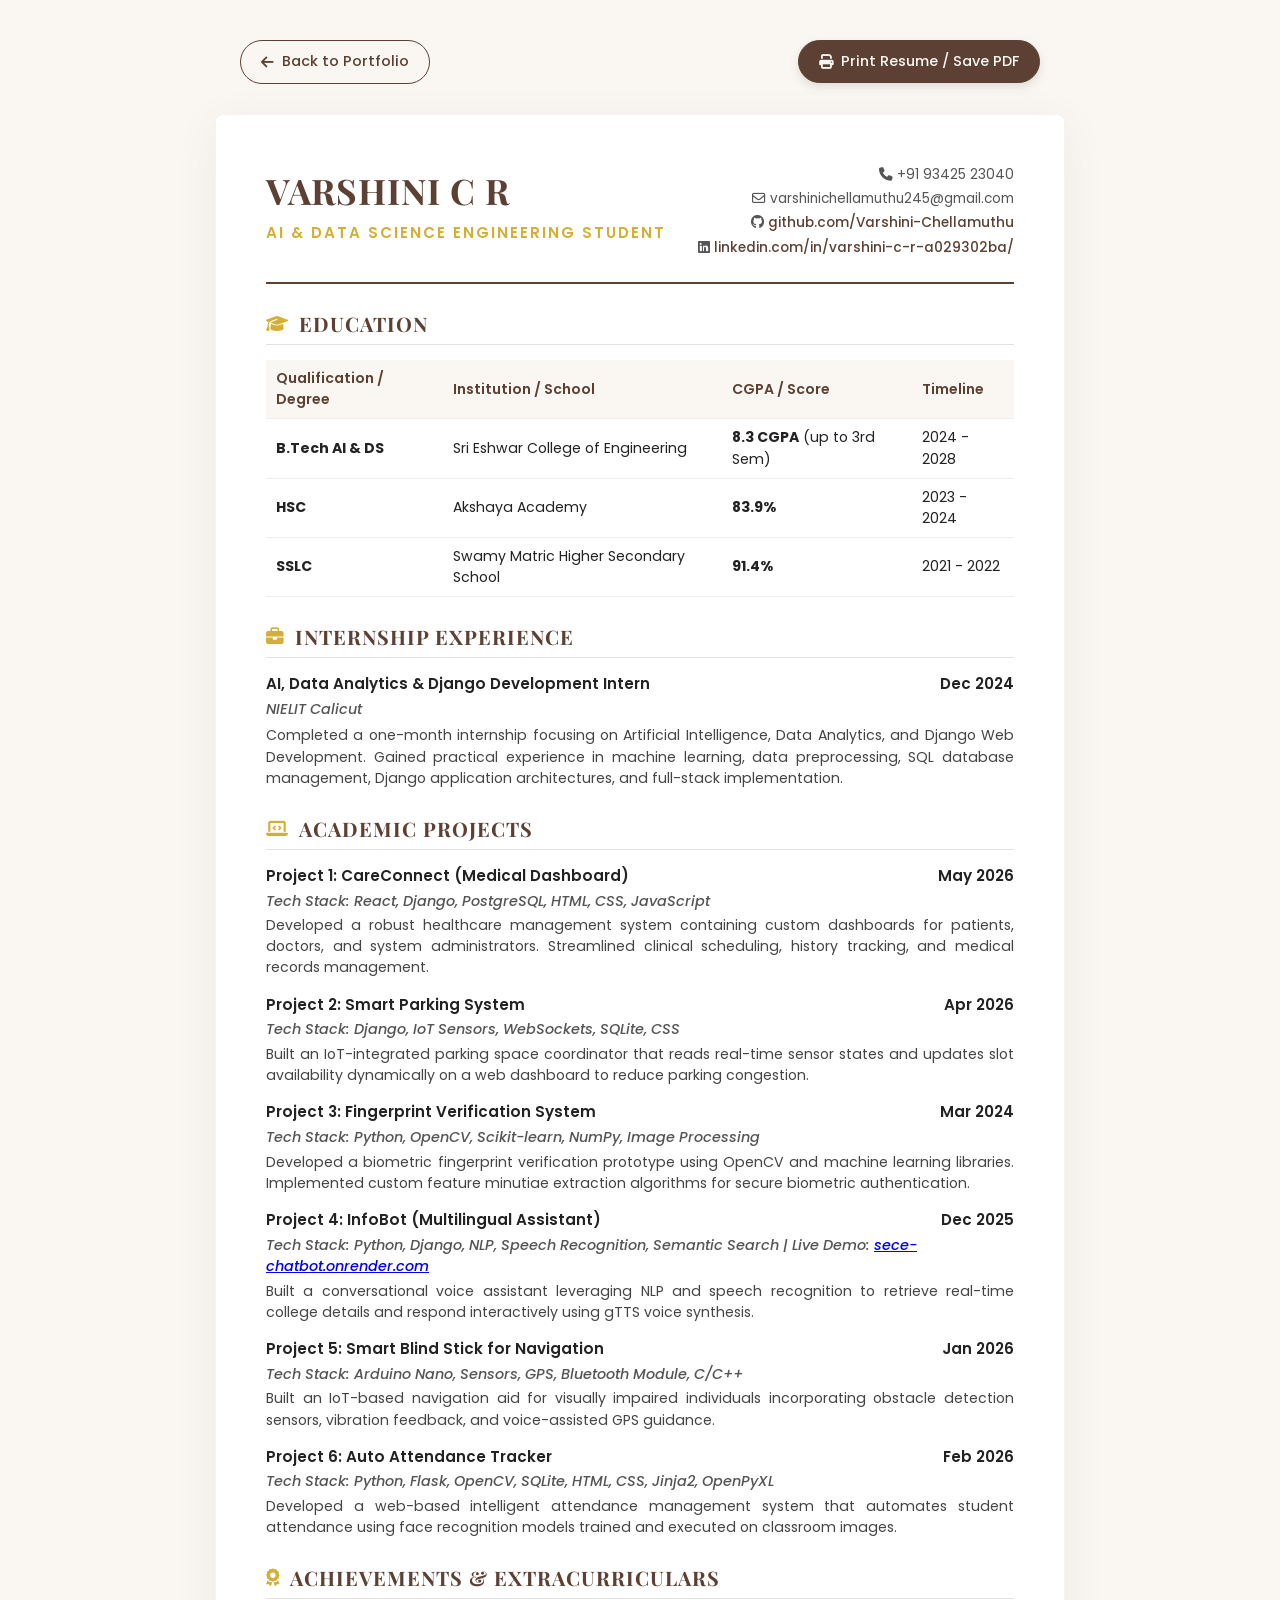
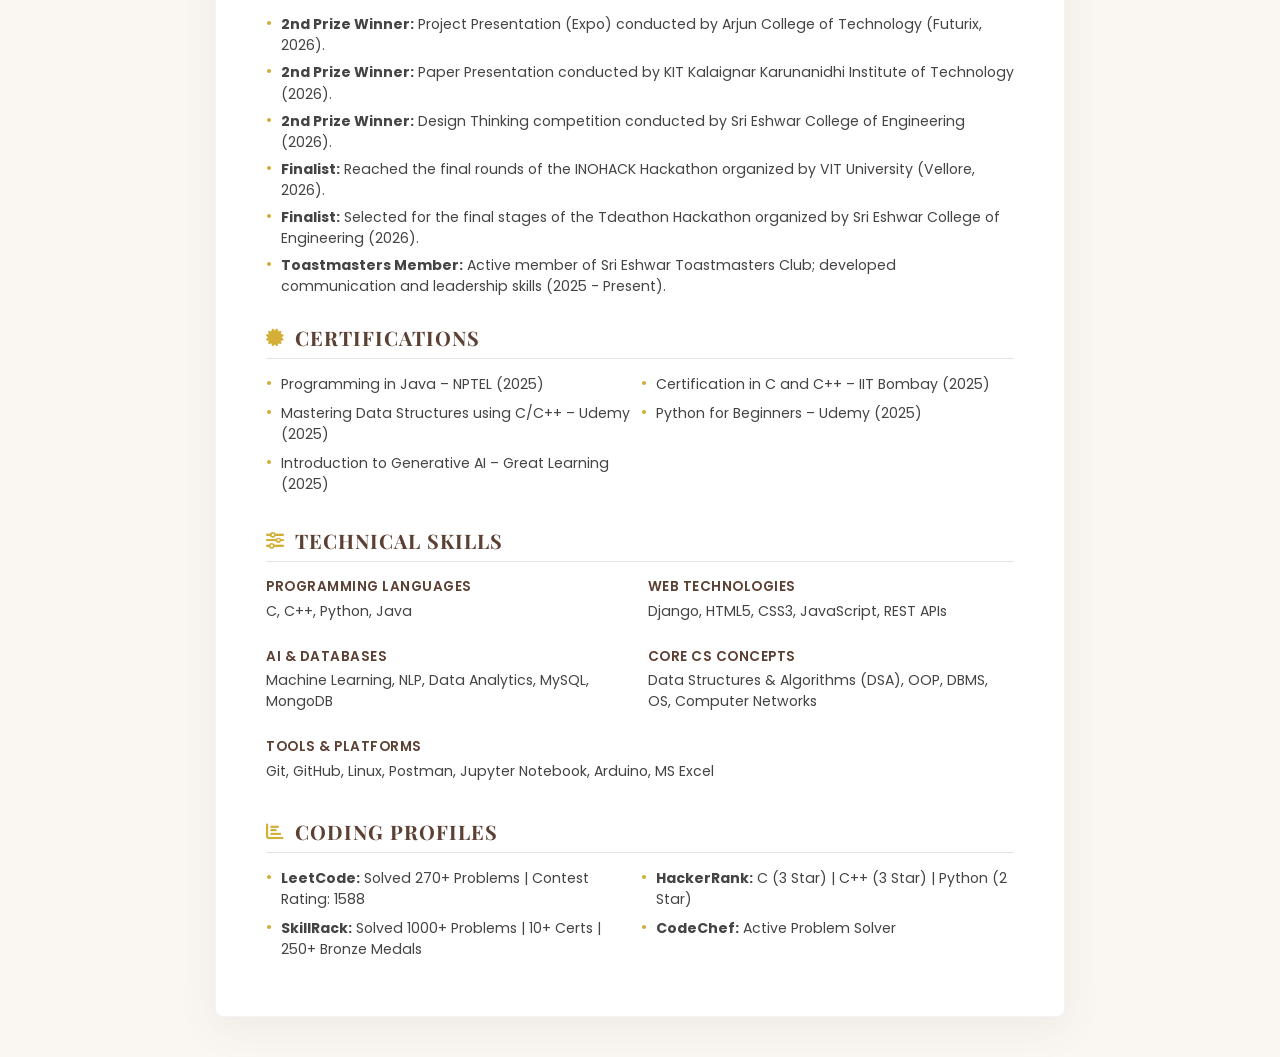
==== resume.html @ ce601c47 "Initial portfolio deployment" ====
<!DOCTYPE html>
<html lang="en">
<head>
    <meta charset="UTF-8">
    <meta name="viewport" content="width=device-width, initial-scale=1.0">
    <title>Varshini C R - Resume</title>
    <link rel="stylesheet" href="https://cdnjs.cloudflare.com/ajax/libs/font-awesome/6.4.0/css/all.min.css">
    <style>
        @import url('https://fonts.googleapis.com/css2?family=Playfair+Display:ital,wght@0,500;0,700;1,400&family=Poppins:wght@300;400;500;600;700&display=swap');

        :root {
            --color-cream: #FAF7F2;
            --color-beige: #E9DFD0;
            --color-chocolate: #5C4033;
            --color-gold: #D4AF37;
            --color-charcoal: #222222;
            --font-heading: 'Playfair Display', serif;
            --font-sans: 'Poppins', sans-serif;
        }

        * {
            box-sizing: border-box;
            margin: 0;
            padding: 0;
        }

        body {
            font-family: var(--font-sans);
            background-color: var(--color-cream);
            color: var(--color-charcoal);
            line-height: 1.5;
            padding: 40px 20px;
        }

        .controls {
            max-width: 800px;
            margin: 0 auto 30px auto;
            display: flex;
            justify-content: space-between;
            align-items: center;
        }

        .btn {
            display: inline-flex;
            align-items: center;
            gap: 8px;
            padding: 10px 20px;
            font-family: var(--font-sans);
            font-size: 0.9rem;
            font-weight: 500;
            border-radius: 50px;
            cursor: pointer;
            transition: all 0.3s ease;
            text-decoration: none;
        }

        .btn-back {
            background-color: transparent;
            color: var(--color-chocolate);
            border: 1px solid var(--color-chocolate);
        }

        .btn-back:hover {
            background-color: var(--color-chocolate);
            color: var(--color-cream);
        }

        .btn-print {
            background-color: var(--color-chocolate);
            color: var(--color-cream);
            border: 1px solid var(--color-chocolate);
            box-shadow: 0 4px 10px rgba(92, 64, 51, 0.15);
        }

        .btn-print:hover {
            background-color: var(--color-cream);
            color: var(--color-chocolate);
            transform: translateY(-2px);
        }

        /* Resume Document Paper Container */
        .resume-paper {
            background-color: white;
            max-width: 850px;
            margin: 0 auto;
            padding: 50px;
            box-shadow: 0 10px 40px rgba(92, 64, 51, 0.08);
            border-radius: 8px;
            border: 1px solid rgba(92, 64, 51, 0.06);
            position: relative;
        }

        .resume-header {
            display: flex;
            justify-content: space-between;
            align-items: flex-start;
            border-bottom: 2px solid var(--color-chocolate);
            padding-bottom: 20px;
            margin-bottom: 25px;
        }

        .header-left h1 {
            font-family: var(--font-heading);
            font-size: 2.2rem;
            color: var(--color-chocolate);
            letter-spacing: 1px;
            margin-bottom: 5px;
        }

        .header-left p {
            font-size: 0.95rem;
            color: var(--color-gold);
            font-weight: 600;
            text-transform: uppercase;
            letter-spacing: 2px;
        }

        .header-right {
            text-align: right;
            font-size: 0.85rem;
            color: #555;
        }

        .header-right p {
            margin-bottom: 4px;
        }

        .header-right a {
            color: var(--color-chocolate);
            text-decoration: none;
            font-weight: 500;
        }

        .header-right a:hover {
            color: var(--color-gold);
        }

        /* Sections */
        .resume-section {
            margin-bottom: 25px;
        }

        .section-title {
            font-family: var(--font-heading);
            font-size: 1.25rem;
            color: var(--color-chocolate);
            text-transform: uppercase;
            letter-spacing: 1px;
            border-bottom: 1px solid rgba(92, 64, 51, 0.15);
            padding-bottom: 5px;
            margin-bottom: 15px;
            display: flex;
            align-items: center;
            gap: 10px;
        }

        .section-title i {
            font-size: 1.1rem;
            color: var(--color-gold);
        }

        /* Common details */
        .item-row {
            margin-bottom: 15px;
        }

        .item-row:last-child {
            margin-bottom: 0;
        }

        .item-header {
            display: flex;
            justify-content: space-between;
            font-weight: 600;
            font-size: 0.95rem;
            color: var(--color-charcoal);
            margin-bottom: 3px;
        }

        .item-org {
            font-style: italic;
            font-weight: 500;
            color: #555;
            font-size: 0.9rem;
        }

        .item-meta {
            display: flex;
            justify-content: space-between;
            font-size: 0.85rem;
            color: #777;
            margin-bottom: 5px;
        }

        .item-desc {
            font-size: 0.88rem;
            color: #444;
            text-align: justify;
        }

        /* Lists */
        .resume-list {
            list-style: none;
        }

        .resume-list li {
            position: relative;
            padding-left: 15px;
            font-size: 0.88rem;
            color: #444;
            margin-bottom: 6px;
        }

        .resume-list li::before {
            content: "•";
            color: var(--color-gold);
            font-weight: bold;
            position: absolute;
            left: 0;
            top: -1px;
        }

        /* Tables */
        .resume-table {
            width: 100%;
            border-collapse: collapse;
            font-size: 0.88rem;
            margin-top: 5px;
        }

        .resume-table th, .resume-table td {
            padding: 8px 10px;
            text-align: left;
            border-bottom: 1px solid #eee;
        }

        .resume-table th {
            font-weight: 600;
            background-color: var(--color-cream);
            color: var(--color-chocolate);
        }

        /* Skills grid */
        .skills-grid {
            display: grid;
            grid-template-columns: 1fr 1fr;
            gap: 15px;
        }

        .skill-group {
            margin-bottom: 10px;
        }

        .skill-label {
            font-size: 0.85rem;
            font-weight: 600;
            color: var(--color-chocolate);
            margin-bottom: 3px;
            text-transform: uppercase;
            letter-spacing: 0.5px;
        }

        .skill-values {
            font-size: 0.88rem;
            color: #444;
        }

        /* Print styles */
        @media print {
            body {
                background-color: white;
                color: black;
                padding: 0;
            }
            .controls {
                display: none;
            }
            .resume-paper {
                box-shadow: none;
                border: none;
                padding: 0;
                max-width: 100%;
            }
        }
    </style>
</head>
<body>

    <div class="controls">
        <a href="index.html" class="btn btn-back"><i class="fa-solid fa-arrow-left"></i> Back to Portfolio</a>
        <button onclick="window.print()" class="btn btn-print"><i class="fa-solid fa-print"></i> Print Resume / Save PDF</button>
    </div>

    <div class="resume-paper">
        <header class="resume-header">
            <div class="header-left">
                <h1>VARSHINI C R</h1>
                <p>AI & Data Science Engineering Student</p>
            </div>
            <div class="header-right">
                <p><i class="fa-solid fa-phone"></i> +91 93425 23040</p>
                <p><i class="fa-regular fa-envelope"></i> varshinichellamuthu245@gmail.com</p>
                <p><i class="fa-brands fa-github"></i> <a href="https://github.com/Varshini-Chellamuthu" target="_blank">github.com/Varshini-Chellamuthu</a></p>
                <p><i class="fa-brands fa-linkedin"></i> <a href="https://www.linkedin.com/in/varshini-c-r-a029302ba/" target="_blank">linkedin.com/in/varshini-c-r-a029302ba/</a></p>
            </div>
        </header>

        <!-- EDUCATION -->
        <section class="resume-section">
            <h2 class="section-title"><i class="fa-solid fa-graduation-cap"></i> Education</h2>
            <table class="resume-table">
                <thead>
                    <tr>
                        <th>Qualification / Degree</th>
                        <th>Institution / School</th>
                        <th>CGPA / Score</th>
                        <th>Timeline</th>
                    </tr>
                </thead>
                <tbody>
                    <tr>
                        <td><strong>B.Tech AI & DS</strong></td>
                        <td>Sri Eshwar College of Engineering</td>
                        <td><strong>8.3 CGPA</strong> (up to 3rd Sem)</td>
                        <td>2024 - 2028</td>
                    </tr>
                    <tr>
                        <td><strong>HSC</strong></td>
                        <td>Akshaya Academy</td>
                        <td><strong>83.9%</strong></td>
                        <td>2023 - 2024</td>
                    </tr>
                    <tr>
                        <td><strong>SSLC</strong></td>
                        <td>Swamy Matric Higher Secondary School</td>
                        <td><strong>91.4%</strong></td>
                        <td>2021 - 2022</td>
                    </tr>
                </tbody>
            </table>
        </section>

        <!-- INTERNSHIP -->
        <section class="resume-section">
            <h2 class="section-title"><i class="fa-solid fa-briefcase"></i> Internship Experience</h2>
            <div class="item-row">
                <div class="item-header">
                    <span>AI, Data Analytics & Django Development Intern</span>
                    <span>Dec 2024</span>
                </div>
                <div class="item-org">NIELIT Calicut</div>
                <div class="item-desc" style="margin-top: 5px;">
                    Completed a one-month internship focusing on Artificial Intelligence, Data Analytics, and Django Web Development. Gained practical experience in machine learning, data preprocessing, SQL database management, Django application architectures, and full-stack implementation.
                </div>
            </div>
        </section>

        <!-- PROJECTS -->
        <section class="resume-section">
            <h2 class="section-title"><i class="fa-solid fa-laptop-code"></i> Academic Projects</h2>
            
            <div class="item-row">
                <div class="item-header">
                    <span>Project 1: CareConnect (Medical Dashboard)</span>
                    <span>May 2026</span>
                </div>
                <div class="item-org">Tech Stack: React, Django, PostgreSQL, HTML, CSS, JavaScript</div>
                <div class="item-desc" style="margin-top: 3px;">
                    Developed a robust healthcare management system containing custom dashboards for patients, doctors, and system administrators. Streamlined clinical scheduling, history tracking, and medical records management.
                </div>
            </div>

            <div class="item-row">
                <div class="item-header">
                    <span>Project 2: Smart Parking System</span>
                    <span>Apr 2026</span>
                </div>
                <div class="item-org">Tech Stack: Django, IoT Sensors, WebSockets, SQLite, CSS</div>
                <div class="item-desc" style="margin-top: 3px;">
                    Built an IoT-integrated parking space coordinator that reads real-time sensor states and updates slot availability dynamically on a web dashboard to reduce parking congestion.
                </div>
            </div>

            <div class="item-row">
                <div class="item-header">
                    <span>Project 3: Fingerprint Verification System</span>
                    <span>Mar 2024</span>
                </div>
                <div class="item-org">Tech Stack: Python, OpenCV, Scikit-learn, NumPy, Image Processing</div>
                <div class="item-desc" style="margin-top: 3px;">
                    Developed a biometric fingerprint verification prototype using OpenCV and machine learning libraries. Implemented custom feature minutiae extraction algorithms for secure biometric authentication.
                </div>
            </div>

            <div class="item-row">
                <div class="item-header">
                    <span>Project 4: InfoBot (Multilingual Assistant)</span>
                    <span>Dec 2025</span>
                </div>
                <div class="item-org">Tech Stack: Python, Django, NLP, Speech Recognition, Semantic Search | Live Demo: <a href="https://sece-chatbot.onrender.com" target="_blank">sece-chatbot.onrender.com</a></div>
                <div class="item-desc" style="margin-top: 3px;">
                    Built a conversational voice assistant leveraging NLP and speech recognition to retrieve real-time college details and respond interactively using gTTS voice synthesis.
                </div>
            </div>

            <div class="item-row">
                <div class="item-header">
                    <span>Project 5: Smart Blind Stick for Navigation</span>
                    <span>Jan 2026</span>
                </div>
                <div class="item-org">Tech Stack: Arduino Nano, Sensors, GPS, Bluetooth Module, C/C++</div>
                <div class="item-desc" style="margin-top: 3px;">
                    Built an IoT-based navigation aid for visually impaired individuals incorporating obstacle detection sensors, vibration feedback, and voice-assisted GPS guidance.
                </div>
            </div>

            <div class="item-row">
                <div class="item-header">
                    <span>Project 6: Auto Attendance Tracker</span>
                    <span>Feb 2026</span>
                </div>
                <div class="item-org">Tech Stack: Python, Flask, OpenCV, SQLite, HTML, CSS, Jinja2, OpenPyXL</div>
                <div class="item-desc" style="margin-top: 3px;">
                    Developed a web-based intelligent attendance management system that automates student attendance using face recognition models trained and executed on classroom images.
                </div>
            </div>
        </section>

        <!-- ACHIEVEMENTS -->
        <section class="resume-section">
            <h2 class="section-title"><i class="fa-solid fa-award"></i> Achievements & Extracurriculars</h2>
            <ul class="resume-list">
                <li><strong>2nd Prize Winner:</strong> Project Presentation (Expo) conducted by Arjun College of Technology (Futurix, 2026).</li>
                <li><strong>2nd Prize Winner:</strong> Paper Presentation conducted by KIT Kalaignar Karunanidhi Institute of Technology (2026).</li>
                <li><strong>2nd Prize Winner:</strong> Design Thinking competition conducted by Sri Eshwar College of Engineering (2026).</li>
                <li><strong>Finalist:</strong> Reached the final rounds of the INOHACK Hackathon organized by VIT University (Vellore, 2026).</li>
                <li><strong>Finalist:</strong> Selected for the final stages of the Tdeathon Hackathon organized by Sri Eshwar College of Engineering (2026).</li>
                <li><strong>Toastmasters Member:</strong> Active member of Sri Eshwar Toastmasters Club; developed communication and leadership skills (2025 - Present).</li>
            </ul>
        </section>

        <!-- CERTIFICATIONS -->
        <section class="resume-section">
            <h2 class="section-title"><i class="fa-solid fa-certificate"></i> Certifications</h2>
            <ul class="resume-list" style="display: grid; grid-template-columns: 1fr 1fr; gap: 2px;">
                <li>Programming in Java – NPTEL (2025)</li>
                <li>Certification in C and C++ – IIT Bombay (2025)</li>
                <li>Mastering Data Structures using C/C++ – Udemy (2025)</li>
                <li>Python for Beginners – Udemy (2025)</li>
                <li>Introduction to Generative AI – Great Learning (2025)</li>
            </ul>
        </section>

        <!-- SKILLS -->
        <section class="resume-section">
            <h2 class="section-title"><i class="fa-solid fa-sliders"></i> Technical Skills</h2>
            <div class="skills-grid">
                <div class="skill-group">
                    <div class="skill-label">Programming Languages</div>
                    <div class="skill-values">C, C++, Python, Java</div>
                </div>
                <div class="skill-group">
                    <div class="skill-label">Web Technologies</div>
                    <div class="skill-values">Django, HTML5, CSS3, JavaScript, REST APIs</div>
                </div>
                <div class="skill-group">
                    <div class="skill-label">AI & Databases</div>
                    <div class="skill-values">Machine Learning, NLP, Data Analytics, MySQL, MongoDB</div>
                </div>
                <div class="skill-group">
                    <div class="skill-label">Core CS Concepts</div>
                    <div class="skill-values">Data Structures & Algorithms (DSA), OOP, DBMS, OS, Computer Networks</div>
                </div>
                <div class="skill-group" style="grid-column: span 2;">
                    <div class="skill-label">Tools & Platforms</div>
                    <div class="skill-values">Git, GitHub, Linux, Postman, Jupyter Notebook, Arduino, MS Excel</div>
                </div>
            </div>
        </section>

        <!-- CODING PROFILES -->
        <section class="resume-section" style="margin-bottom: 0;">
            <h2 class="section-title"><i class="fa-solid fa-chart-bar"></i> Coding Profiles</h2>
            <ul class="resume-list" style="display: grid; grid-template-columns: 1fr 1fr; gap: 2px;">
                <li><strong>LeetCode:</strong> Solved 270+ Problems | Contest Rating: 1588</li>
                <li><strong>HackerRank:</strong> C (3 Star) | C++ (3 Star) | Python (2 Star)</li>
                <li><strong>SkillRack:</strong> Solved 1000+ Problems | 10+ Certs | 250+ Bronze Medals</li>
                <li><strong>CodeChef:</strong> Active Problem Solver</li>
            </ul>
        </section>
    </div>

</body>
</html>
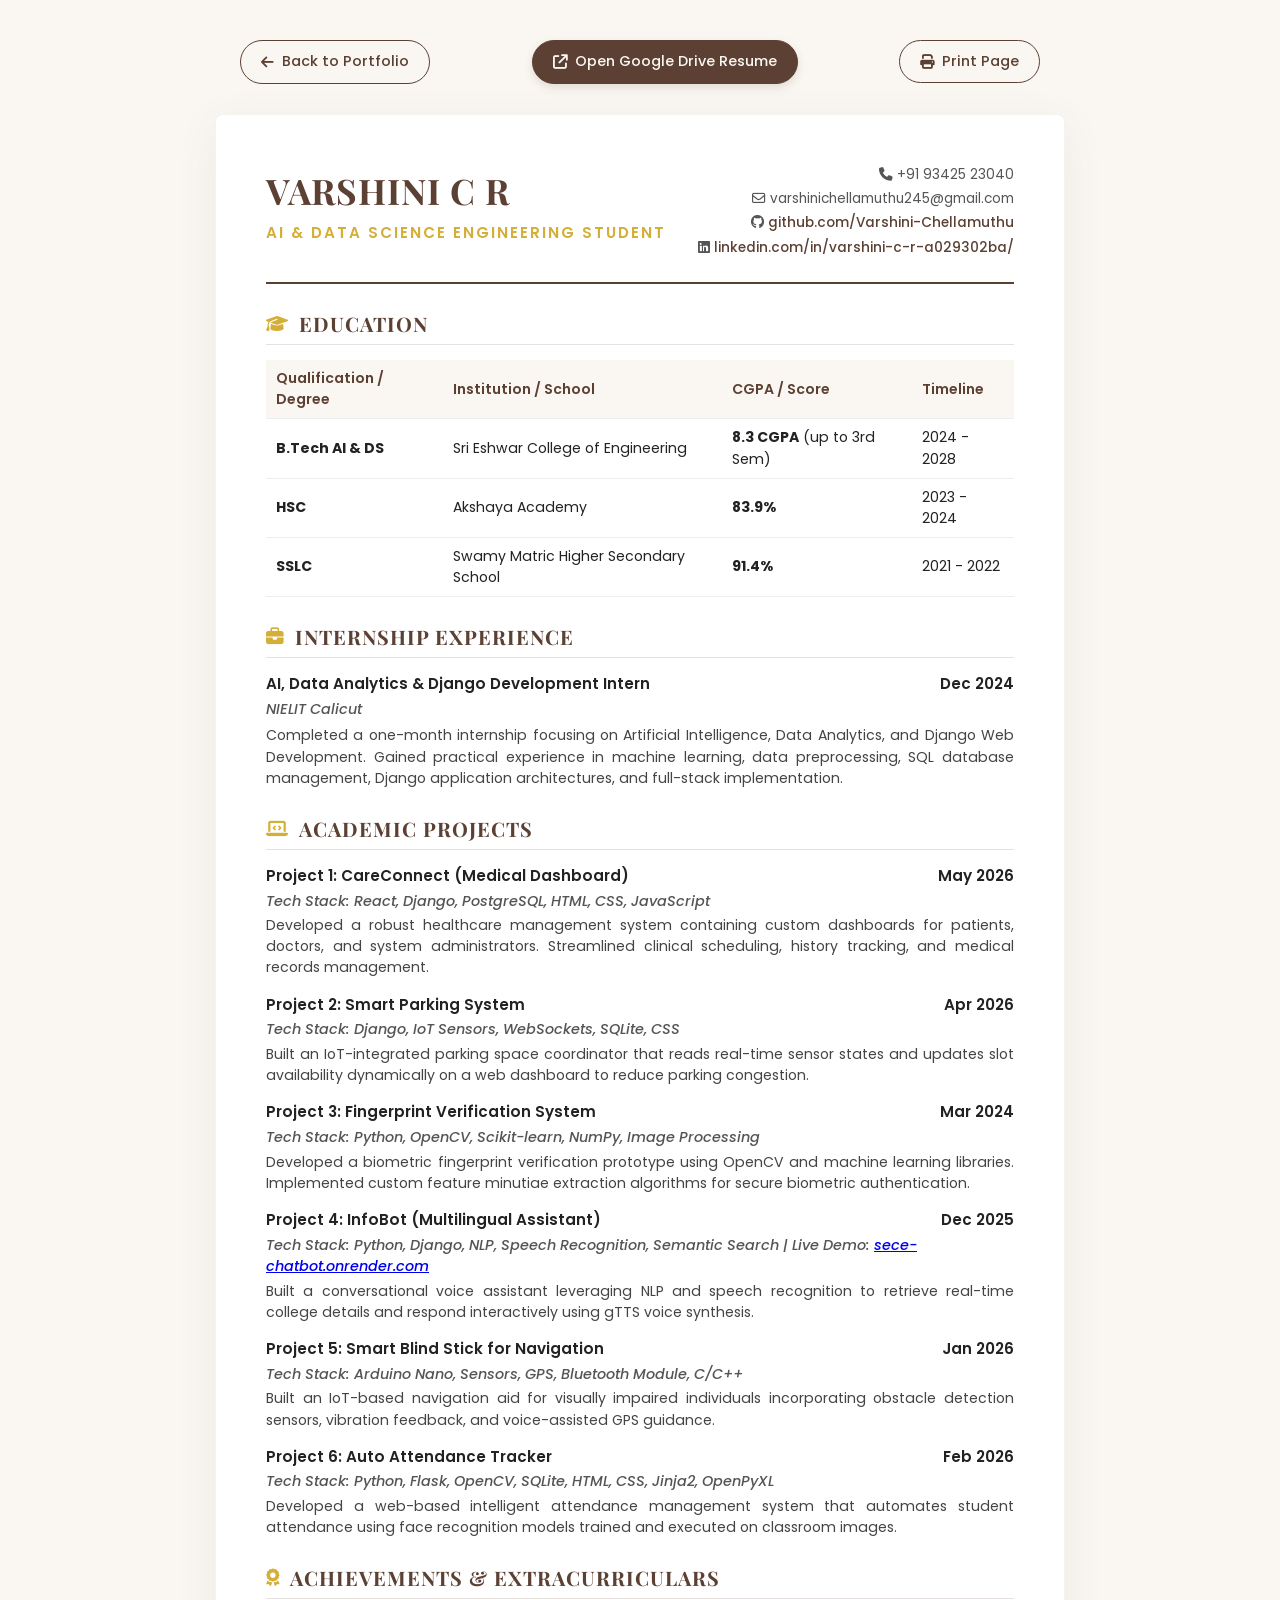
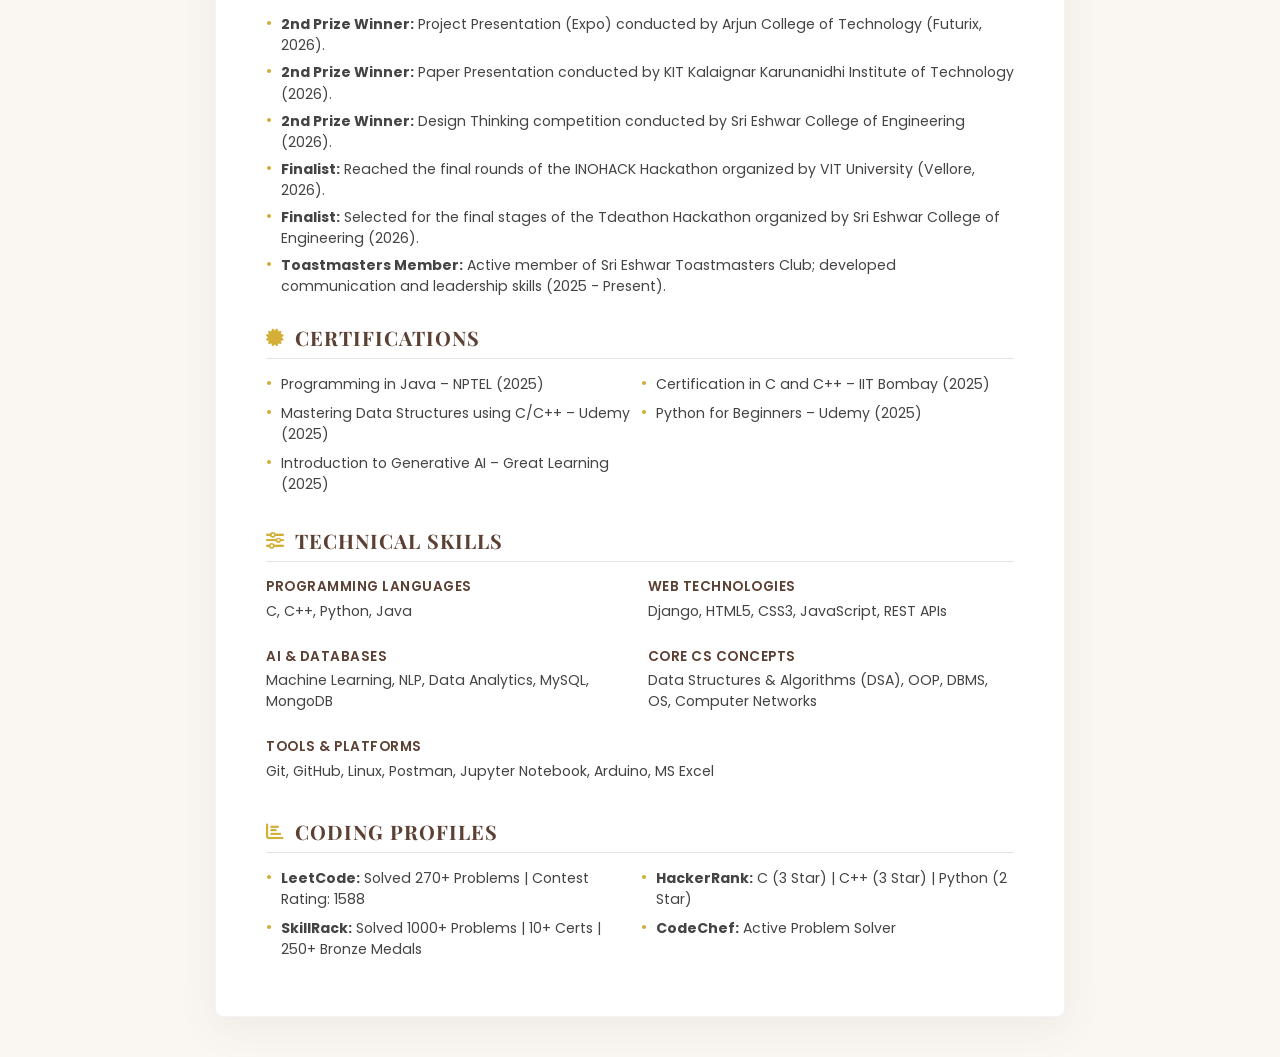
==== commit aad030cf: "Update resume links to Google Drive" ====
--- a/resume.html
+++ b/resume.html
@@ -288,7 +288,8 @@
 
     <div class="controls">
         <a href="index.html" class="btn btn-back"><i class="fa-solid fa-arrow-left"></i> Back to Portfolio</a>
-        <button onclick="window.print()" class="btn btn-print"><i class="fa-solid fa-print"></i> Print Resume / Save PDF</button>
+        <a href="https://drive.google.com/drive/folders/11HQMKqfYStOEIdwf0-T07JhYLSkONGUU?usp=sharing" target="_blank" rel="noopener noreferrer" class="btn btn-print"><i class="fa-solid fa-arrow-up-right-from-square"></i> Open Google Drive Resume</a>
+        <button onclick="window.print()" class="btn btn-back"><i class="fa-solid fa-print"></i> Print Page</button>
     </div>
 
     <div class="resume-paper">
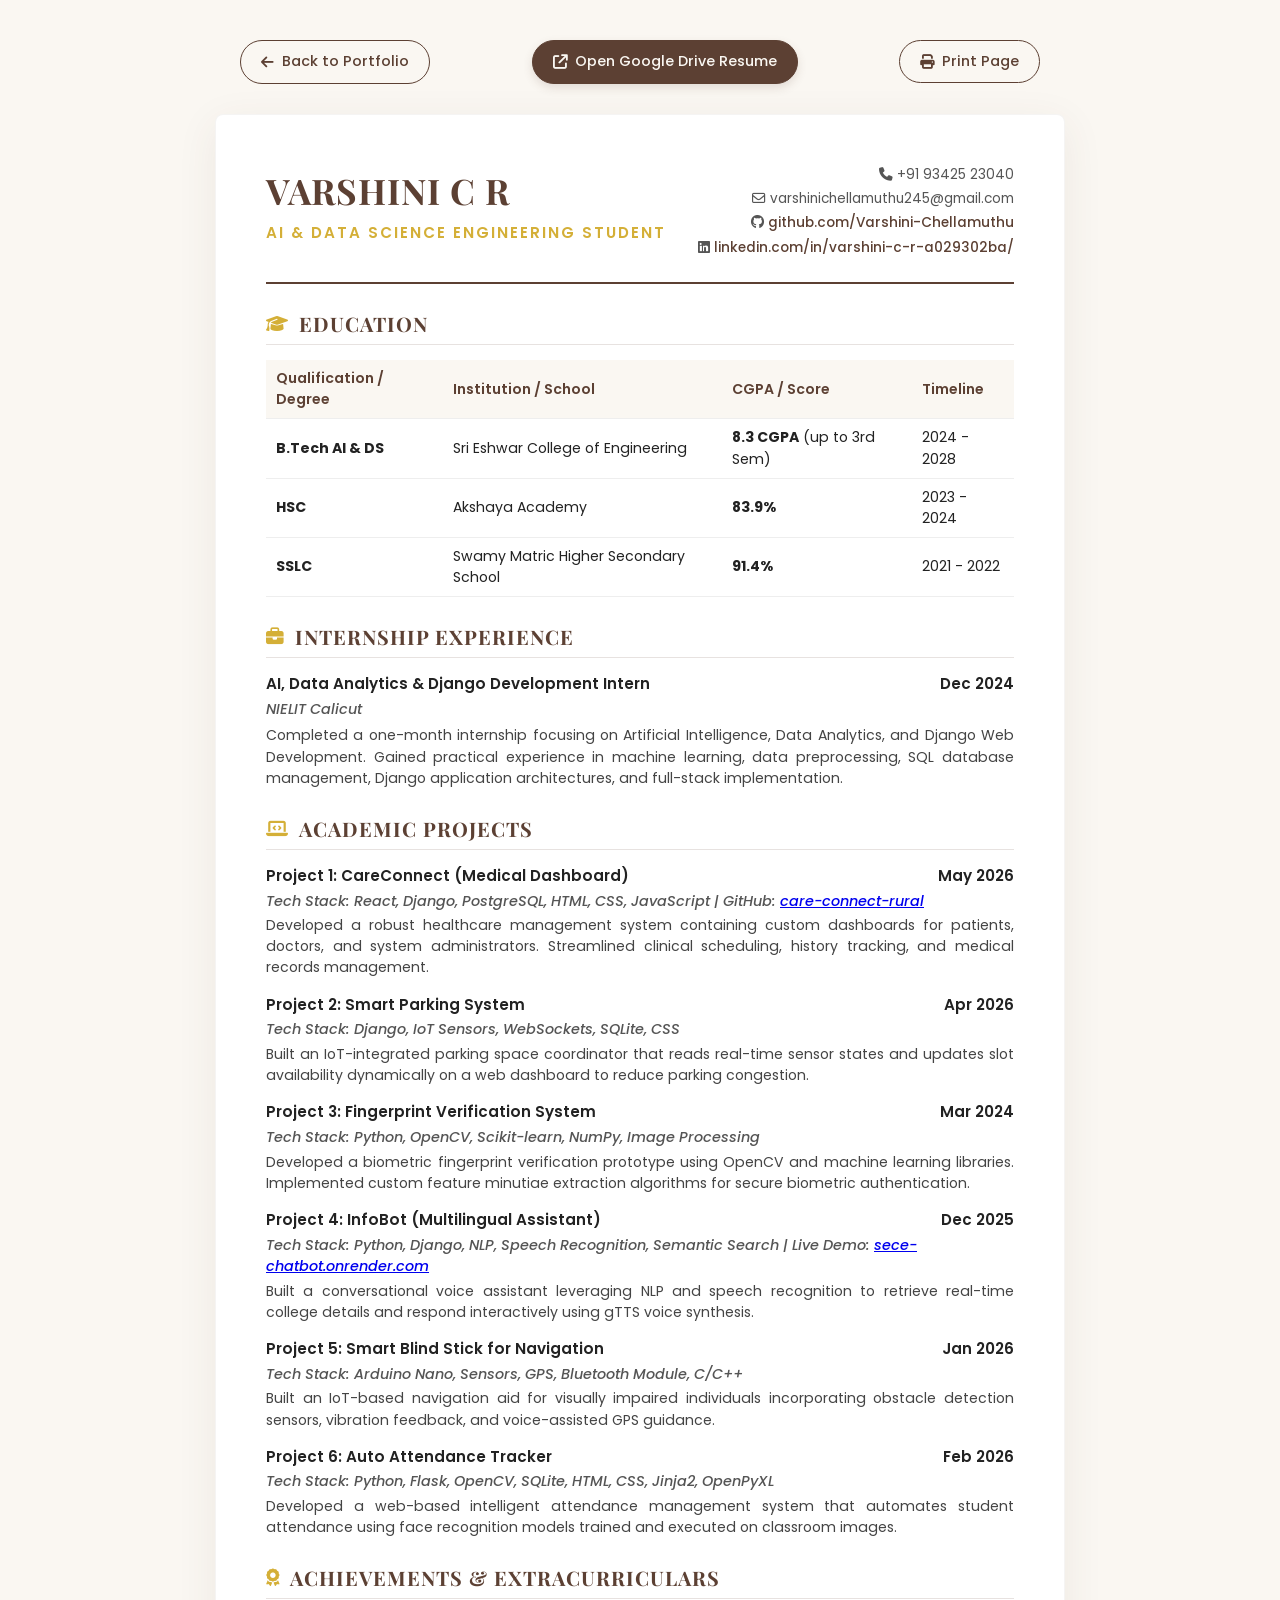
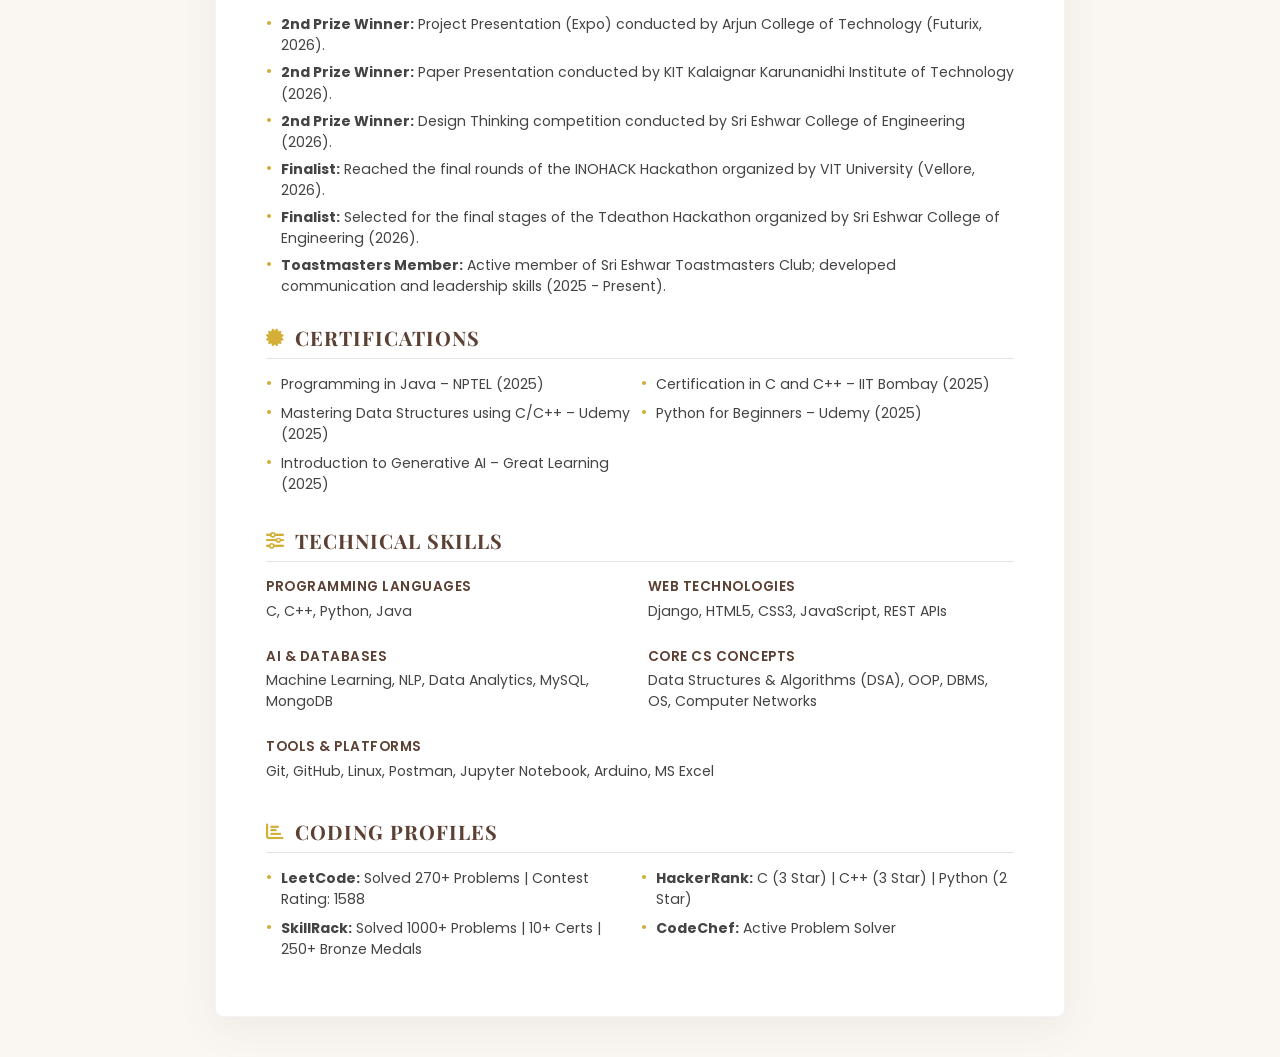
==== commit 804f8b87: "Add GitHub repository link for CareConnect project" ====
--- a/resume.html
+++ b/resume.html
@@ -365,7 +365,7 @@
                     <span>Project 1: CareConnect (Medical Dashboard)</span>
                     <span>May 2026</span>
                 </div>
-                <div class="item-org">Tech Stack: React, Django, PostgreSQL, HTML, CSS, JavaScript</div>
+                <div class="item-org">Tech Stack: React, Django, PostgreSQL, HTML, CSS, JavaScript | GitHub: <a href="https://github.com/varshini-thilaga/care-connect-rural" target="_blank" rel="noopener noreferrer">care-connect-rural</a></div>
                 <div class="item-desc" style="margin-top: 3px;">
                     Developed a robust healthcare management system containing custom dashboards for patients, doctors, and system administrators. Streamlined clinical scheduling, history tracking, and medical records management.
                 </div>
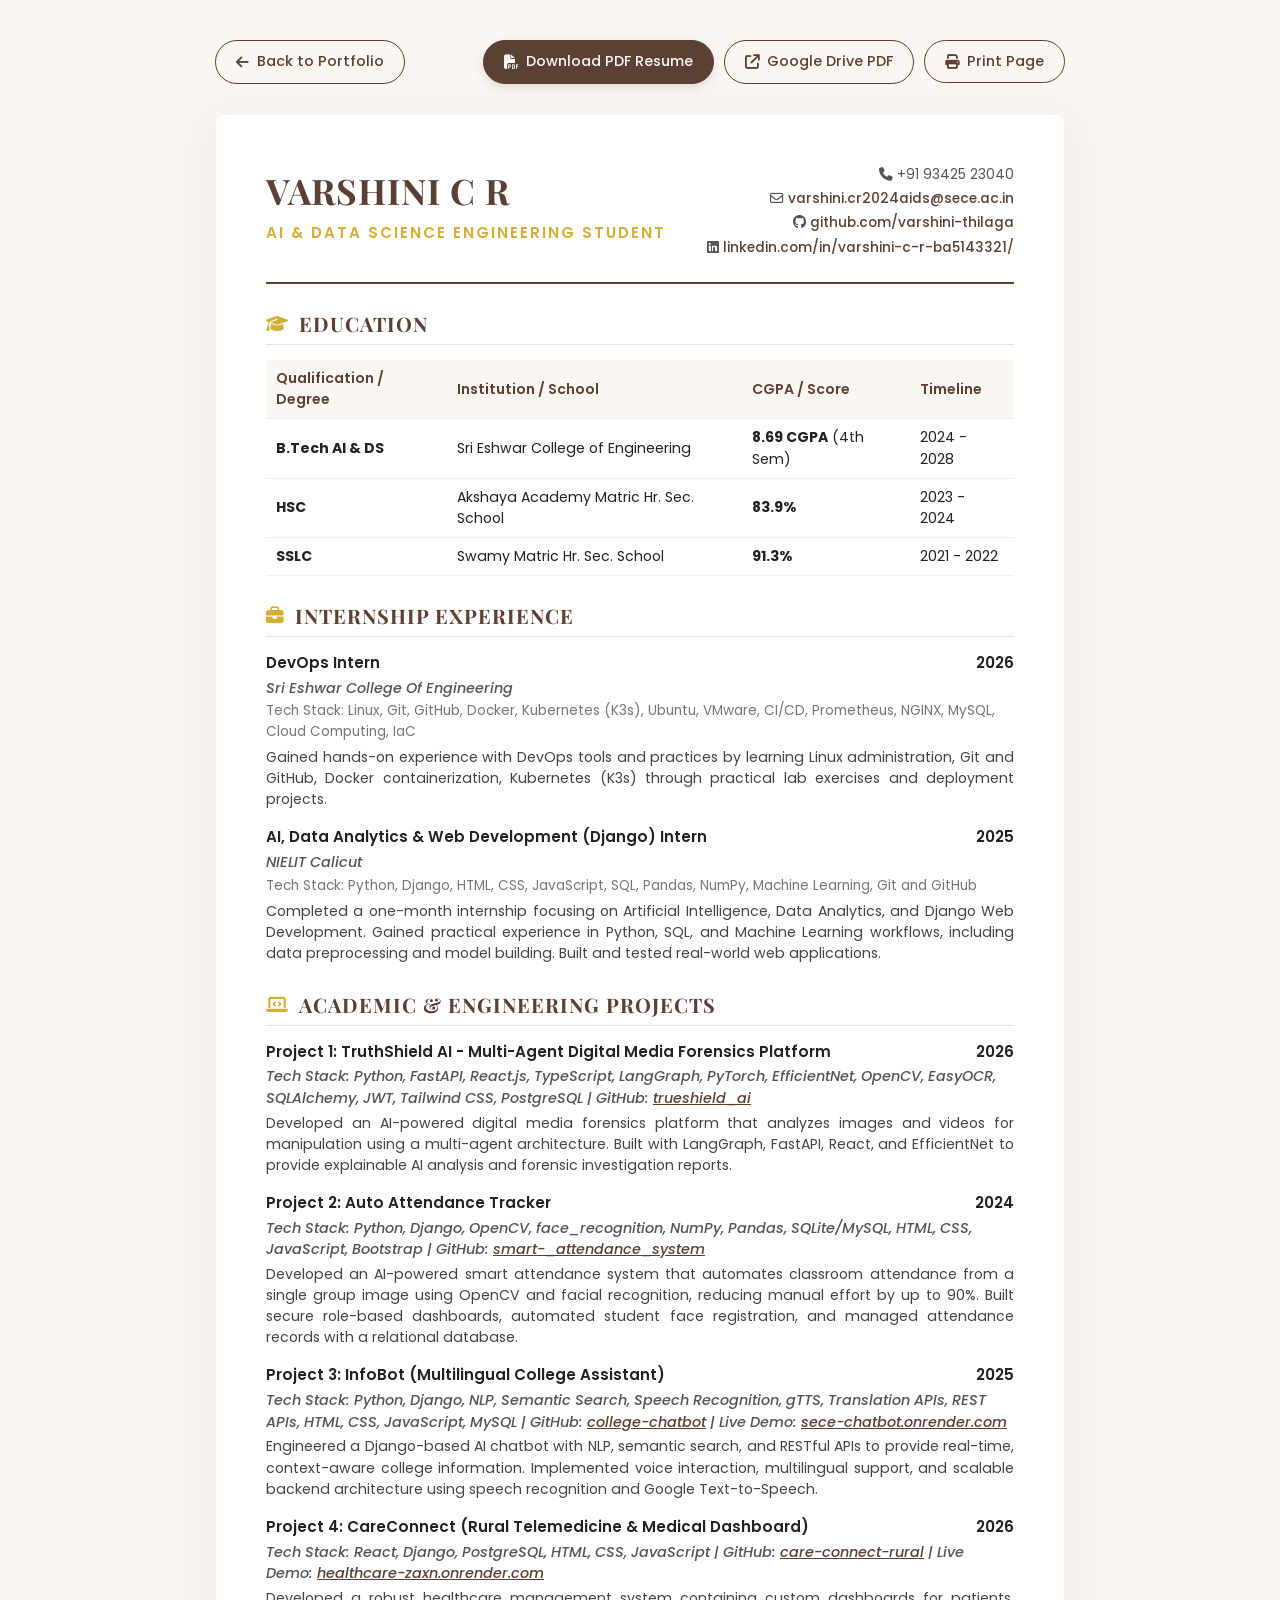
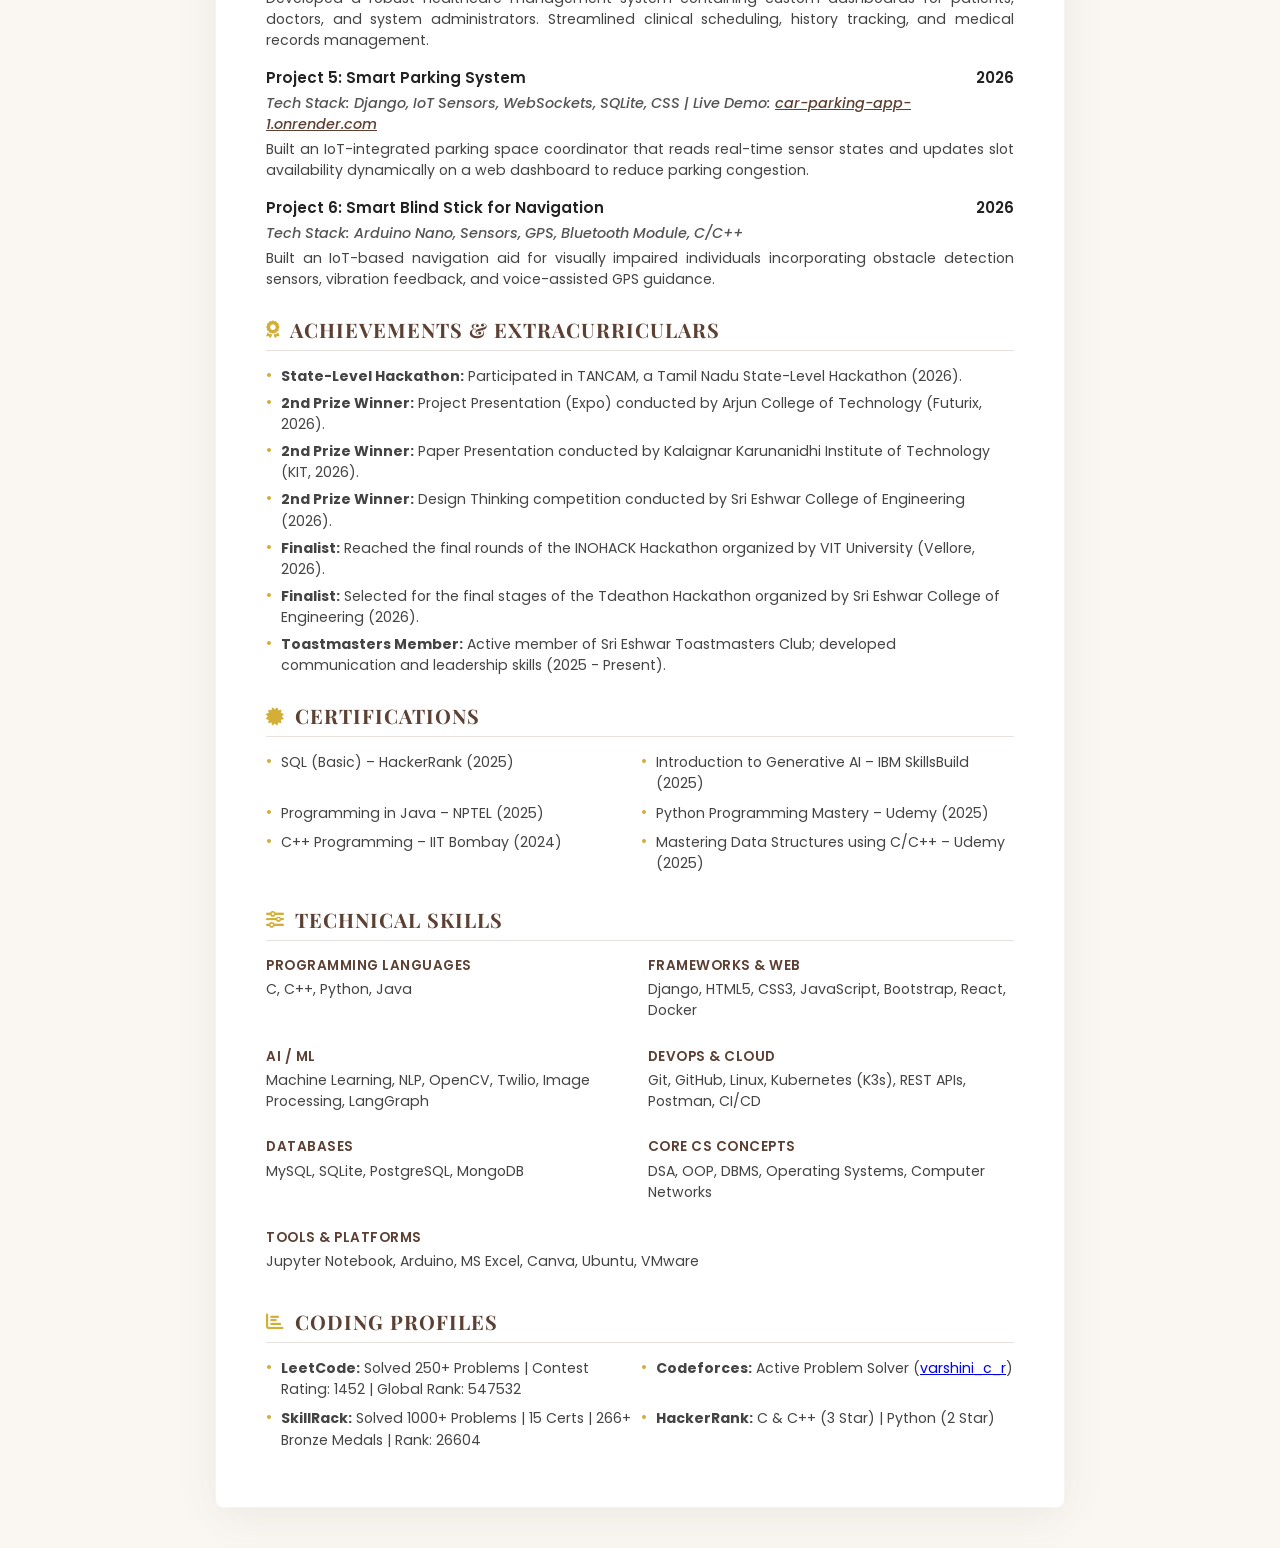
==== commit 434ee3f4: "Synchronize portfolio and resume with latest resume details and PDF" ====
--- a/resume.html
+++ b/resume.html
@@ -1,5 +1,6 @@
 <!DOCTYPE html>
 <html lang="en">
+
 <head>
     <meta charset="UTF-8">
     <meta name="viewport" content="width=device-width, initial-scale=1.0">
@@ -33,11 +34,20 @@
         }
 
         .controls {
-            max-width: 800px;
+            max-width: 850px;
             margin: 0 auto 30px auto;
             display: flex;
             justify-content: space-between;
             align-items: center;
+            flex-wrap: wrap;
+            gap: 12px;
+        }
+
+        .controls-group {
+            display: flex;
+            align-items: center;
+            gap: 10px;
+            flex-wrap: wrap;
         }
 
         .btn {
@@ -78,6 +88,18 @@
             transform: translateY(-2px);
         }
 
+        .btn-gold {
+            background-color: var(--color-gold);
+            color: #222;
+            border: 1px solid var(--color-gold);
+            font-weight: 600;
+        }
+
+        .btn-gold:hover {
+            background-color: transparent;
+            color: var(--color-chocolate);
+        }
+
         /* Resume Document Paper Container */
         .resume-paper {
             background-color: white;
@@ -161,7 +183,7 @@
 
         /* Common details */
         .item-row {
-            margin-bottom: 15px;
+            margin-bottom: 16px;
         }
 
         .item-row:last-child {
@@ -184,6 +206,11 @@
             font-size: 0.9rem;
         }
 
+        .item-org a {
+            color: var(--color-chocolate);
+            text-decoration: underline;
+        }
+
         .item-meta {
             display: flex;
             justify-content: space-between;
@@ -228,7 +255,8 @@
             margin-top: 5px;
         }
 
-        .resume-table th, .resume-table td {
+        .resume-table th,
+        .resume-table td {
             padding: 8px 10px;
             text-align: left;
             border-bottom: 1px solid #eee;
@@ -272,9 +300,11 @@
                 color: black;
                 padding: 0;
             }
+
             .controls {
                 display: none;
             }
+
             .resume-paper {
                 box-shadow: none;
                 border: none;
@@ -284,12 +314,16 @@
         }
     </style>
 </head>
+
 <body>
 
     <div class="controls">
         <a href="index.html" class="btn btn-back"><i class="fa-solid fa-arrow-left"></i> Back to Portfolio</a>
-        <a href="https://drive.google.com/drive/folders/11HQMKqfYStOEIdwf0-T07JhYLSkONGUU?usp=sharing" target="_blank" rel="noopener noreferrer" class="btn btn-print"><i class="fa-solid fa-arrow-up-right-from-square"></i> Open Google Drive Resume</a>
-        <button onclick="window.print()" class="btn btn-back"><i class="fa-solid fa-print"></i> Print Page</button>
+        <div class="controls-group">
+            <a href="resume.pdf" download="Varshini_CR_Resume.pdf" class="btn btn-print"><i class="fa-solid fa-file-pdf"></i> Download PDF Resume</a>
+            <a href="https://drive.google.com/file/d/12m19nJVYASO0o29uj_Yj65Z3LTWcBDgP/view?usp=sharing" target="_blank" rel="noopener noreferrer" class="btn btn-back"><i class="fa-solid fa-arrow-up-right-from-square"></i> Google Drive PDF</a>
+            <button onclick="window.print()" class="btn btn-back"><i class="fa-solid fa-print"></i> Print Page</button>
+        </div>
     </div>
 
     <div class="resume-paper">
@@ -300,9 +334,9 @@
             </div>
             <div class="header-right">
                 <p><i class="fa-solid fa-phone"></i> +91 93425 23040</p>
-                <p><i class="fa-regular fa-envelope"></i> varshinichellamuthu245@gmail.com</p>
-                <p><i class="fa-brands fa-github"></i> <a href="https://github.com/Varshini-Chellamuthu" target="_blank">github.com/Varshini-Chellamuthu</a></p>
-                <p><i class="fa-brands fa-linkedin"></i> <a href="https://www.linkedin.com/in/varshini-c-r-a029302ba/" target="_blank">linkedin.com/in/varshini-c-r-a029302ba/</a></p>
+                <p><i class="fa-regular fa-envelope"></i> <a href="mailto:varshini.cr2024aids@sece.ac.in">varshini.cr2024aids@sece.ac.in</a></p>
+                <p><i class="fa-brands fa-github"></i> <a href="https://github.com/varshini-thilaga" target="_blank" rel="noopener noreferrer">github.com/varshini-thilaga</a></p>
+                <p><i class="fa-brands fa-linkedin"></i> <a href="https://www.linkedin.com/in/varshini-c-r-ba5143321/" target="_blank" rel="noopener noreferrer">linkedin.com/in/varshini-c-r-ba5143321/</a></p>
             </div>
         </header>
 
@@ -322,50 +356,101 @@
                     <tr>
                         <td><strong>B.Tech AI & DS</strong></td>
                         <td>Sri Eshwar College of Engineering</td>
-                        <td><strong>8.3 CGPA</strong> (up to 3rd Sem)</td>
+                        <td><strong>8.69 CGPA</strong> (4th Sem)</td>
                         <td>2024 - 2028</td>
                     </tr>
                     <tr>
                         <td><strong>HSC</strong></td>
-                        <td>Akshaya Academy</td>
+                        <td>Akshaya Academy Matric Hr. Sec. School</td>
                         <td><strong>83.9%</strong></td>
                         <td>2023 - 2024</td>
                     </tr>
                     <tr>
                         <td><strong>SSLC</strong></td>
-                        <td>Swamy Matric Higher Secondary School</td>
-                        <td><strong>91.4%</strong></td>
+                        <td>Swamy Matric Hr. Sec. School</td>
+                        <td><strong>91.3%</strong></td>
                         <td>2021 - 2022</td>
                     </tr>
                 </tbody>
             </table>
         </section>
 
-        <!-- INTERNSHIP -->
+        <!-- INTERNSHIP EXPERIENCE -->
         <section class="resume-section">
             <h2 class="section-title"><i class="fa-solid fa-briefcase"></i> Internship Experience</h2>
-            <div class="item-row">
-                <div class="item-header">
-                    <span>AI, Data Analytics & Django Development Intern</span>
-                    <span>Dec 2024</span>
+            
+            <div class="item-row">
+                <div class="item-header">
+                    <span>DevOps Intern</span>
+                    <span>2026</span>
+                </div>
+                <div class="item-org">Sri Eshwar College Of Engineering</div>
+                <div class="item-meta" style="margin-top: 2px;">
+                    <span>Tech Stack: Linux, Git, GitHub, Docker, Kubernetes (K3s), Ubuntu, VMware, CI/CD, Prometheus, NGINX, MySQL, Cloud Computing, IaC</span>
+                </div>
+                <div class="item-desc">
+                    Gained hands-on experience with DevOps tools and practices by learning Linux administration, Git and GitHub, Docker containerization, Kubernetes (K3s) through practical lab exercises and deployment projects.
+                </div>
+            </div>
+
+            <div class="item-row">
+                <div class="item-header">
+                    <span>AI, Data Analytics & Web Development (Django) Intern</span>
+                    <span>2025</span>
                 </div>
                 <div class="item-org">NIELIT Calicut</div>
-                <div class="item-desc" style="margin-top: 5px;">
-                    Completed a one-month internship focusing on Artificial Intelligence, Data Analytics, and Django Web Development. Gained practical experience in machine learning, data preprocessing, SQL database management, Django application architectures, and full-stack implementation.
-                </div>
-            </div>
-        </section>
-
-        <!-- PROJECTS -->
+                <div class="item-meta" style="margin-top: 2px;">
+                    <span>Tech Stack: Python, Django, HTML, CSS, JavaScript, SQL, Pandas, NumPy, Machine Learning, Git and GitHub</span>
+                </div>
+                <div class="item-desc">
+                    Completed a one-month internship focusing on Artificial Intelligence, Data Analytics, and Django Web Development. Gained practical experience in Python, SQL, and Machine Learning workflows, including data preprocessing and model building. Built and tested real-world web applications.
+                </div>
+            </div>
+        </section>
+
+        <!-- ACADEMIC & ENGINEERING PROJECTS -->
         <section class="resume-section">
-            <h2 class="section-title"><i class="fa-solid fa-laptop-code"></i> Academic Projects</h2>
-            
-            <div class="item-row">
-                <div class="item-header">
-                    <span>Project 1: CareConnect (Medical Dashboard)</span>
-                    <span>May 2026</span>
-                </div>
-                <div class="item-org">Tech Stack: React, Django, PostgreSQL, HTML, CSS, JavaScript | GitHub: <a href="https://github.com/varshini-thilaga/care-connect-rural" target="_blank" rel="noopener noreferrer">care-connect-rural</a></div>
+            <h2 class="section-title"><i class="fa-solid fa-laptop-code"></i> Academic & Engineering Projects</h2>
+
+            <div class="item-row">
+                <div class="item-header">
+                    <span>Project 1: TruthShield AI - Multi-Agent Digital Media Forensics Platform</span>
+                    <span>2026</span>
+                </div>
+                <div class="item-org">Tech Stack: Python, FastAPI, React.js, TypeScript, LangGraph, PyTorch, EfficientNet, OpenCV, EasyOCR, SQLAlchemy, JWT, Tailwind CSS, PostgreSQL | GitHub: <a href="https://github.com/varshini-thilaga/trueshield_ai" target="_blank" rel="noopener noreferrer">trueshield_ai</a></div>
+                <div class="item-desc" style="margin-top: 3px;">
+                    Developed an AI-powered digital media forensics platform that analyzes images and videos for manipulation using a multi-agent architecture. Built with LangGraph, FastAPI, React, and EfficientNet to provide explainable AI analysis and forensic investigation reports.
+                </div>
+            </div>
+
+            <div class="item-row">
+                <div class="item-header">
+                    <span>Project 2: Auto Attendance Tracker</span>
+                    <span>2024</span>
+                </div>
+                <div class="item-org">Tech Stack: Python, Django, OpenCV, face_recognition, NumPy, Pandas, SQLite/MySQL, HTML, CSS, JavaScript, Bootstrap | GitHub: <a href="https://github.com/varshini-thilaga/smart-_attendance_system" target="_blank" rel="noopener noreferrer">smart-_attendance_system</a></div>
+                <div class="item-desc" style="margin-top: 3px;">
+                    Developed an AI-powered smart attendance system that automates classroom attendance from a single group image using OpenCV and facial recognition, reducing manual effort by up to 90%. Built secure role-based dashboards, automated student face registration, and managed attendance records with a relational database.
+                </div>
+            </div>
+
+            <div class="item-row">
+                <div class="item-header">
+                    <span>Project 3: InfoBot (Multilingual College Assistant)</span>
+                    <span>2025</span>
+                </div>
+                <div class="item-org">Tech Stack: Python, Django, NLP, Semantic Search, Speech Recognition, gTTS, Translation APIs, REST APIs, HTML, CSS, JavaScript, MySQL | GitHub: <a href="https://github.com/varshini-thilaga/college-chatbot.git" target="_blank" rel="noopener noreferrer">college-chatbot</a> | Live Demo: <a href="https://sece-chatbot.onrender.com" target="_blank" rel="noopener noreferrer">sece-chatbot.onrender.com</a></div>
+                <div class="item-desc" style="margin-top: 3px;">
+                    Engineered a Django-based AI chatbot with NLP, semantic search, and RESTful APIs to provide real-time, context-aware college information. Implemented voice interaction, multilingual support, and scalable backend architecture using speech recognition and Google Text-to-Speech.
+                </div>
+            </div>
+
+            <div class="item-row">
+                <div class="item-header">
+                    <span>Project 4: CareConnect (Rural Telemedicine & Medical Dashboard)</span>
+                    <span>2026</span>
+                </div>
+                <div class="item-org">Tech Stack: React, Django, PostgreSQL, HTML, CSS, JavaScript | GitHub: <a href="https://github.com/varshini-thilaga/care-connect-rural" target="_blank" rel="noopener noreferrer">care-connect-rural</a> | Live Demo: <a href="https://healthcare-zaxn.onrender.com" target="_blank" rel="noopener noreferrer">healthcare-zaxn.onrender.com</a></div>
                 <div class="item-desc" style="margin-top: 3px;">
                     Developed a robust healthcare management system containing custom dashboards for patients, doctors, and system administrators. Streamlined clinical scheduling, history tracking, and medical records management.
                 </div>
@@ -373,10 +458,10 @@
 
             <div class="item-row">
                 <div class="item-header">
-                    <span>Project 2: Smart Parking System</span>
-                    <span>Apr 2026</span>
-                </div>
-                <div class="item-org">Tech Stack: Django, IoT Sensors, WebSockets, SQLite, CSS</div>
+                    <span>Project 5: Smart Parking System</span>
+                    <span>2026</span>
+                </div>
+                <div class="item-org">Tech Stack: Django, IoT Sensors, WebSockets, SQLite, CSS | Live Demo: <a href="https://car-parking-app-1.onrender.com" target="_blank" rel="noopener noreferrer">car-parking-app-1.onrender.com</a></div>
                 <div class="item-desc" style="margin-top: 3px;">
                     Built an IoT-integrated parking space coordinator that reads real-time sensor states and updates slot availability dynamically on a web dashboard to reduce parking congestion.
                 </div>
@@ -384,45 +469,12 @@
 
             <div class="item-row">
                 <div class="item-header">
-                    <span>Project 3: Fingerprint Verification System</span>
-                    <span>Mar 2024</span>
-                </div>
-                <div class="item-org">Tech Stack: Python, OpenCV, Scikit-learn, NumPy, Image Processing</div>
-                <div class="item-desc" style="margin-top: 3px;">
-                    Developed a biometric fingerprint verification prototype using OpenCV and machine learning libraries. Implemented custom feature minutiae extraction algorithms for secure biometric authentication.
-                </div>
-            </div>
-
-            <div class="item-row">
-                <div class="item-header">
-                    <span>Project 4: InfoBot (Multilingual Assistant)</span>
-                    <span>Dec 2025</span>
-                </div>
-                <div class="item-org">Tech Stack: Python, Django, NLP, Speech Recognition, Semantic Search | Live Demo: <a href="https://sece-chatbot.onrender.com" target="_blank">sece-chatbot.onrender.com</a></div>
-                <div class="item-desc" style="margin-top: 3px;">
-                    Built a conversational voice assistant leveraging NLP and speech recognition to retrieve real-time college details and respond interactively using gTTS voice synthesis.
-                </div>
-            </div>
-
-            <div class="item-row">
-                <div class="item-header">
-                    <span>Project 5: Smart Blind Stick for Navigation</span>
-                    <span>Jan 2026</span>
+                    <span>Project 6: Smart Blind Stick for Navigation</span>
+                    <span>2026</span>
                 </div>
                 <div class="item-org">Tech Stack: Arduino Nano, Sensors, GPS, Bluetooth Module, C/C++</div>
                 <div class="item-desc" style="margin-top: 3px;">
                     Built an IoT-based navigation aid for visually impaired individuals incorporating obstacle detection sensors, vibration feedback, and voice-assisted GPS guidance.
-                </div>
-            </div>
-
-            <div class="item-row">
-                <div class="item-header">
-                    <span>Project 6: Auto Attendance Tracker</span>
-                    <span>Feb 2026</span>
-                </div>
-                <div class="item-org">Tech Stack: Python, Flask, OpenCV, SQLite, HTML, CSS, Jinja2, OpenPyXL</div>
-                <div class="item-desc" style="margin-top: 3px;">
-                    Developed a web-based intelligent attendance management system that automates student attendance using face recognition models trained and executed on classroom images.
                 </div>
             </div>
         </section>
@@ -431,8 +483,9 @@
         <section class="resume-section">
             <h2 class="section-title"><i class="fa-solid fa-award"></i> Achievements & Extracurriculars</h2>
             <ul class="resume-list">
+                <li><strong>State-Level Hackathon:</strong> Participated in TANCAM, a Tamil Nadu State-Level Hackathon (2026).</li>
                 <li><strong>2nd Prize Winner:</strong> Project Presentation (Expo) conducted by Arjun College of Technology (Futurix, 2026).</li>
-                <li><strong>2nd Prize Winner:</strong> Paper Presentation conducted by KIT Kalaignar Karunanidhi Institute of Technology (2026).</li>
+                <li><strong>2nd Prize Winner:</strong> Paper Presentation conducted by Kalaignar Karunanidhi Institute of Technology (KIT, 2026).</li>
                 <li><strong>2nd Prize Winner:</strong> Design Thinking competition conducted by Sri Eshwar College of Engineering (2026).</li>
                 <li><strong>Finalist:</strong> Reached the final rounds of the INOHACK Hackathon organized by VIT University (Vellore, 2026).</li>
                 <li><strong>Finalist:</strong> Selected for the final stages of the Tdeathon Hackathon organized by Sri Eshwar College of Engineering (2026).</li>
@@ -444,11 +497,12 @@
         <section class="resume-section">
             <h2 class="section-title"><i class="fa-solid fa-certificate"></i> Certifications</h2>
             <ul class="resume-list" style="display: grid; grid-template-columns: 1fr 1fr; gap: 2px;">
+                <li>SQL (Basic) – HackerRank (2025)</li>
+                <li>Introduction to Generative AI – IBM SkillsBuild (2025)</li>
                 <li>Programming in Java – NPTEL (2025)</li>
-                <li>Certification in C and C++ – IIT Bombay (2025)</li>
+                <li>Python Programming Mastery – Udemy (2025)</li>
+                <li>C++ Programming – IIT Bombay (2024)</li>
                 <li>Mastering Data Structures using C/C++ – Udemy (2025)</li>
-                <li>Python for Beginners – Udemy (2025)</li>
-                <li>Introduction to Generative AI – Great Learning (2025)</li>
             </ul>
         </section>
 
@@ -461,20 +515,28 @@
                     <div class="skill-values">C, C++, Python, Java</div>
                 </div>
                 <div class="skill-group">
-                    <div class="skill-label">Web Technologies</div>
-                    <div class="skill-values">Django, HTML5, CSS3, JavaScript, REST APIs</div>
+                    <div class="skill-label">Frameworks & Web</div>
+                    <div class="skill-values">Django, HTML5, CSS3, JavaScript, Bootstrap, React, Docker</div>
                 </div>
                 <div class="skill-group">
-                    <div class="skill-label">AI & Databases</div>
-                    <div class="skill-values">Machine Learning, NLP, Data Analytics, MySQL, MongoDB</div>
+                    <div class="skill-label">AI / ML</div>
+                    <div class="skill-values">Machine Learning, NLP, OpenCV, Twilio, Image Processing, LangGraph</div>
+                </div>
+                <div class="skill-group">
+                    <div class="skill-label">DevOps & Cloud</div>
+                    <div class="skill-values">Git, GitHub, Linux, Kubernetes (K3s), REST APIs, Postman, CI/CD</div>
+                </div>
+                <div class="skill-group">
+                    <div class="skill-label">Databases</div>
+                    <div class="skill-values">MySQL, SQLite, PostgreSQL, MongoDB</div>
                 </div>
                 <div class="skill-group">
                     <div class="skill-label">Core CS Concepts</div>
-                    <div class="skill-values">Data Structures & Algorithms (DSA), OOP, DBMS, OS, Computer Networks</div>
+                    <div class="skill-values">DSA, OOP, DBMS, Operating Systems, Computer Networks</div>
                 </div>
                 <div class="skill-group" style="grid-column: span 2;">
                     <div class="skill-label">Tools & Platforms</div>
-                    <div class="skill-values">Git, GitHub, Linux, Postman, Jupyter Notebook, Arduino, MS Excel</div>
+                    <div class="skill-values">Jupyter Notebook, Arduino, MS Excel, Canva, Ubuntu, VMware</div>
                 </div>
             </div>
         </section>
@@ -483,13 +545,14 @@
         <section class="resume-section" style="margin-bottom: 0;">
             <h2 class="section-title"><i class="fa-solid fa-chart-bar"></i> Coding Profiles</h2>
             <ul class="resume-list" style="display: grid; grid-template-columns: 1fr 1fr; gap: 2px;">
-                <li><strong>LeetCode:</strong> Solved 270+ Problems | Contest Rating: 1588</li>
-                <li><strong>HackerRank:</strong> C (3 Star) | C++ (3 Star) | Python (2 Star)</li>
-                <li><strong>SkillRack:</strong> Solved 1000+ Problems | 10+ Certs | 250+ Bronze Medals</li>
-                <li><strong>CodeChef:</strong> Active Problem Solver</li>
+                <li><strong>LeetCode:</strong> Solved 250+ Problems | Contest Rating: 1452 | Global Rank: 547532</li>
+                <li><strong>Codeforces:</strong> Active Problem Solver (<a href="https://codeforces.com/profile/varshini_c_r" target="_blank" rel="noopener noreferrer">varshini_c_r</a>)</li>
+                <li><strong>SkillRack:</strong> Solved 1000+ Problems | 15 Certs | 266+ Bronze Medals | Rank: 26604</li>
+                <li><strong>HackerRank:</strong> C & C++ (3 Star) | Python (2 Star)</li>
             </ul>
         </section>
     </div>
 
 </body>
-</html>
+
+</html>
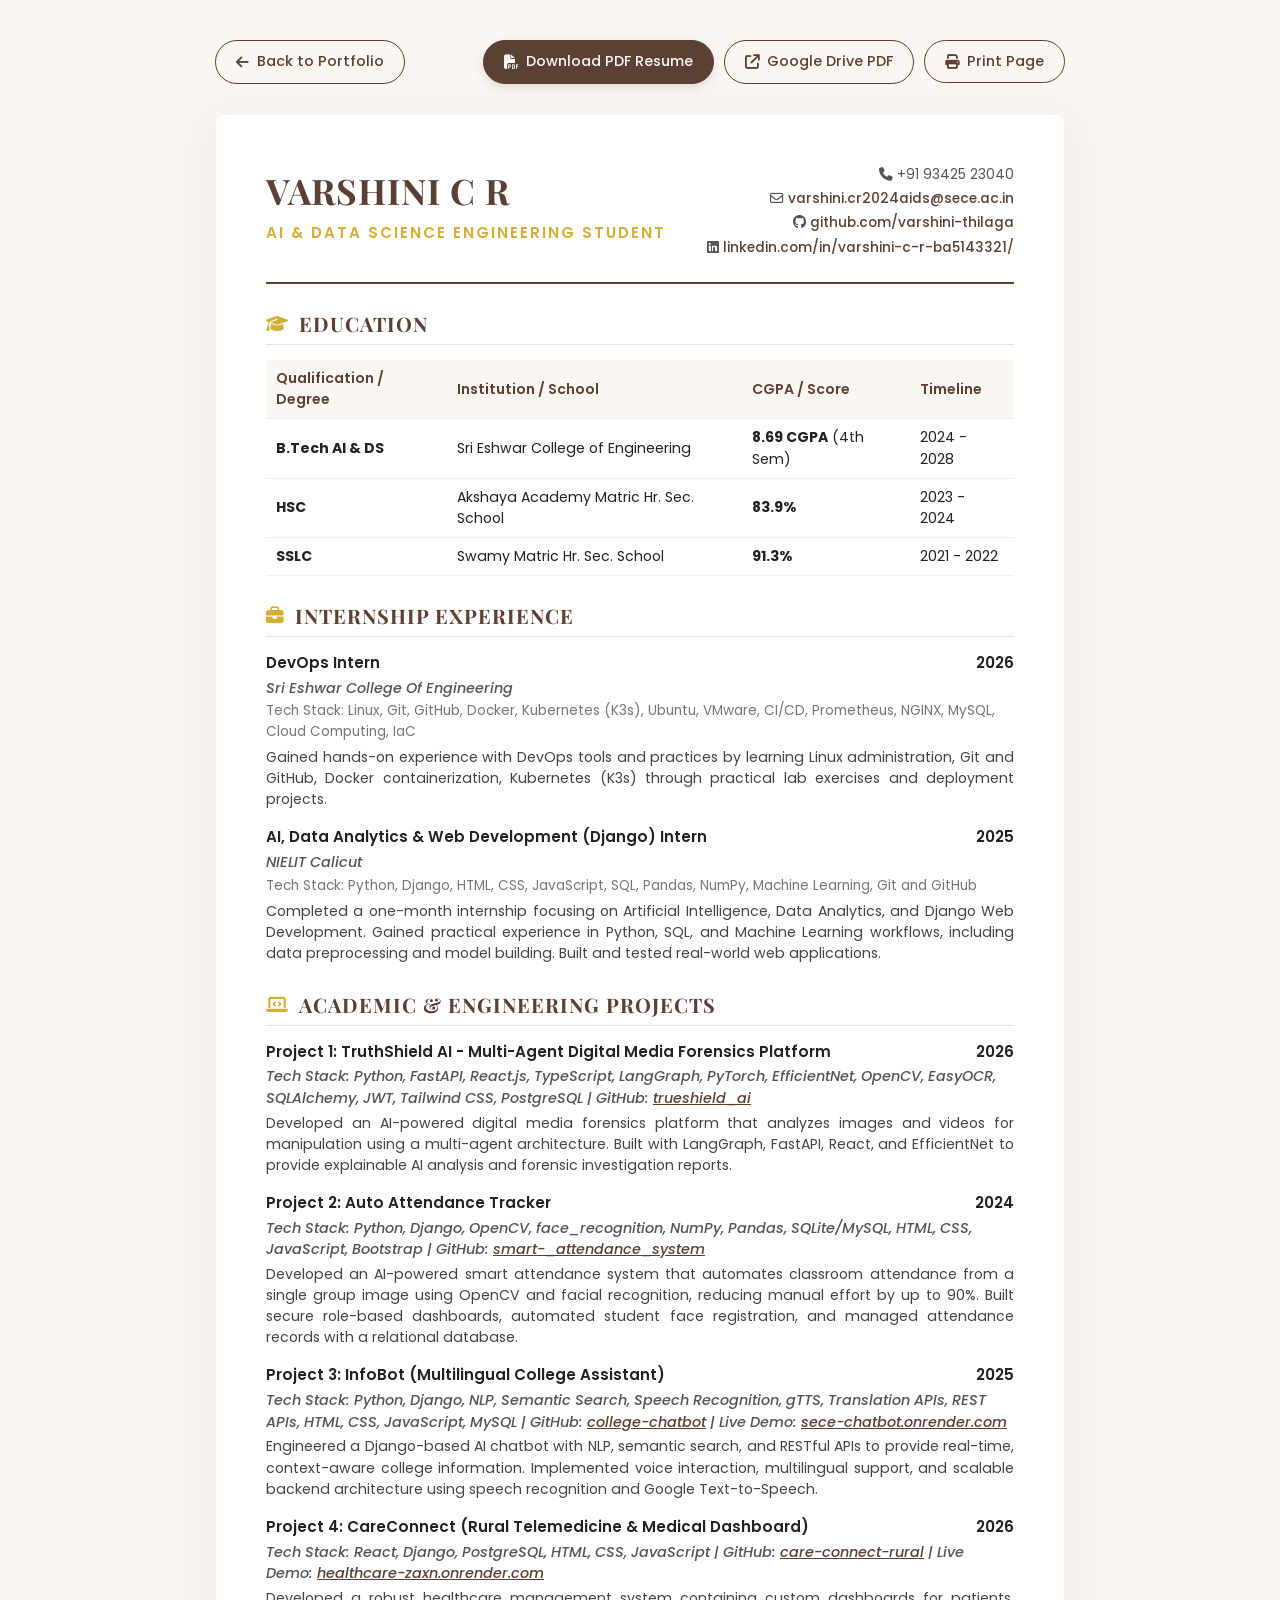
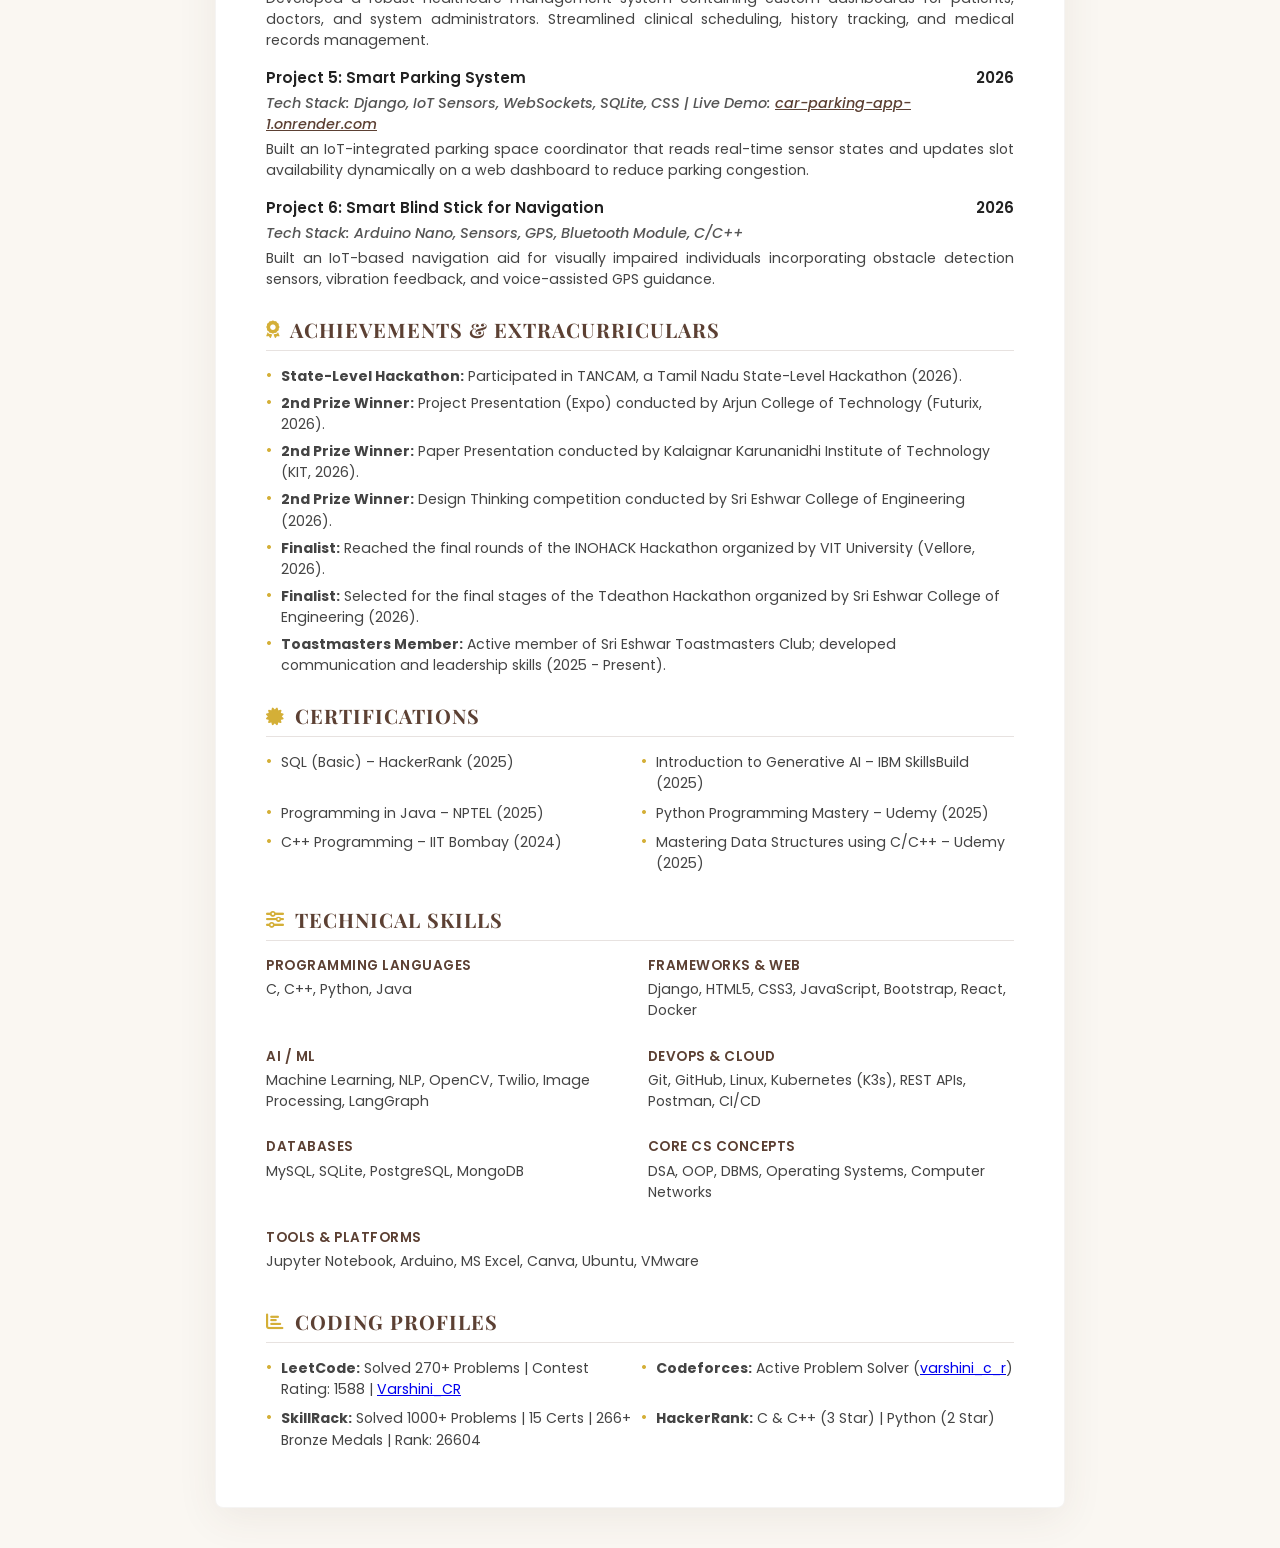
==== commit 99250936: "Update LeetCode profile link to https://leetcode.com/u/Varshini_CR/" ====
--- a/resume.html
+++ b/resume.html
@@ -320,8 +320,11 @@
     <div class="controls">
         <a href="index.html" class="btn btn-back"><i class="fa-solid fa-arrow-left"></i> Back to Portfolio</a>
         <div class="controls-group">
-            <a href="resume.pdf" download="Varshini_CR_Resume.pdf" class="btn btn-print"><i class="fa-solid fa-file-pdf"></i> Download PDF Resume</a>
-            <a href="https://drive.google.com/file/d/12m19nJVYASO0o29uj_Yj65Z3LTWcBDgP/view?usp=sharing" target="_blank" rel="noopener noreferrer" class="btn btn-back"><i class="fa-solid fa-arrow-up-right-from-square"></i> Google Drive PDF</a>
+            <a href="resume.pdf" download="Varshini_CR_Resume.pdf" class="btn btn-print"><i
+                    class="fa-solid fa-file-pdf"></i> Download PDF Resume</a>
+            <a href="https://drive.google.com/file/d/12m19nJVYASO0o29uj_Yj65Z3LTWcBDgP/view?usp=sharing" target="_blank"
+                rel="noopener noreferrer" class="btn btn-back"><i class="fa-solid fa-arrow-up-right-from-square"></i>
+                Google Drive PDF</a>
             <button onclick="window.print()" class="btn btn-back"><i class="fa-solid fa-print"></i> Print Page</button>
         </div>
     </div>
@@ -334,9 +337,12 @@
             </div>
             <div class="header-right">
                 <p><i class="fa-solid fa-phone"></i> +91 93425 23040</p>
-                <p><i class="fa-regular fa-envelope"></i> <a href="mailto:varshini.cr2024aids@sece.ac.in">varshini.cr2024aids@sece.ac.in</a></p>
-                <p><i class="fa-brands fa-github"></i> <a href="https://github.com/varshini-thilaga" target="_blank" rel="noopener noreferrer">github.com/varshini-thilaga</a></p>
-                <p><i class="fa-brands fa-linkedin"></i> <a href="https://www.linkedin.com/in/varshini-c-r-ba5143321/" target="_blank" rel="noopener noreferrer">linkedin.com/in/varshini-c-r-ba5143321/</a></p>
+                <p><i class="fa-regular fa-envelope"></i> <a
+                        href="mailto:varshini.cr2024aids@sece.ac.in">varshini.cr2024aids@sece.ac.in</a></p>
+                <p><i class="fa-brands fa-github"></i> <a href="https://github.com/varshini-thilaga" target="_blank"
+                        rel="noopener noreferrer">github.com/varshini-thilaga</a></p>
+                <p><i class="fa-brands fa-linkedin"></i> <a href="https://www.linkedin.com/in/varshini-c-r-ba5143321/"
+                        target="_blank" rel="noopener noreferrer">linkedin.com/in/varshini-c-r-ba5143321/</a></p>
             </div>
         </header>
 
@@ -378,7 +384,7 @@
         <!-- INTERNSHIP EXPERIENCE -->
         <section class="resume-section">
             <h2 class="section-title"><i class="fa-solid fa-briefcase"></i> Internship Experience</h2>
-            
+
             <div class="item-row">
                 <div class="item-header">
                     <span>DevOps Intern</span>
@@ -386,10 +392,13 @@
                 </div>
                 <div class="item-org">Sri Eshwar College Of Engineering</div>
                 <div class="item-meta" style="margin-top: 2px;">
-                    <span>Tech Stack: Linux, Git, GitHub, Docker, Kubernetes (K3s), Ubuntu, VMware, CI/CD, Prometheus, NGINX, MySQL, Cloud Computing, IaC</span>
+                    <span>Tech Stack: Linux, Git, GitHub, Docker, Kubernetes (K3s), Ubuntu, VMware, CI/CD, Prometheus,
+                        NGINX, MySQL, Cloud Computing, IaC</span>
                 </div>
                 <div class="item-desc">
-                    Gained hands-on experience with DevOps tools and practices by learning Linux administration, Git and GitHub, Docker containerization, Kubernetes (K3s) through practical lab exercises and deployment projects.
+                    Gained hands-on experience with DevOps tools and practices by learning Linux administration, Git and
+                    GitHub, Docker containerization, Kubernetes (K3s) through practical lab exercises and deployment
+                    projects.
                 </div>
             </div>
 
@@ -399,13 +408,16 @@
                     <span>2025</span>
                 </div>
                 <div class="item-org">NIELIT Calicut</div>
-                <div class="item-meta" style="margin-top: 2px;">
-                    <span>Tech Stack: Python, Django, HTML, CSS, JavaScript, SQL, Pandas, NumPy, Machine Learning, Git and GitHub</span>
-                </div>
-                <div class="item-desc">
-                    Completed a one-month internship focusing on Artificial Intelligence, Data Analytics, and Django Web Development. Gained practical experience in Python, SQL, and Machine Learning workflows, including data preprocessing and model building. Built and tested real-world web applications.
-                </div>
-            </div>
+                    <div class="item-meta" style="margin-top: 2px;">
+                        <span>Tech Stack: Python, Django, HTML, CSS, JavaScript, SQL, Pandas, NumPy, Machine Learning,
+                            Git and GitHub</span>
+                    </div>
+                    <div class="item-desc">
+                        Completed a one-month internship focusing on Artificial Intelligence, Data Analytics, and Django
+                        Web Development. Gained practical experience in Python, SQL, and Machine Learning workflows,
+                        including data preprocessing and model building. Built and tested real-world web applications.
+                    </div>
+                </div>
         </section>
 
         <!-- ACADEMIC & ENGINEERING PROJECTS -->
@@ -417,9 +429,14 @@
                     <span>Project 1: TruthShield AI - Multi-Agent Digital Media Forensics Platform</span>
                     <span>2026</span>
                 </div>
-                <div class="item-org">Tech Stack: Python, FastAPI, React.js, TypeScript, LangGraph, PyTorch, EfficientNet, OpenCV, EasyOCR, SQLAlchemy, JWT, Tailwind CSS, PostgreSQL | GitHub: <a href="https://github.com/varshini-thilaga/trueshield_ai" target="_blank" rel="noopener noreferrer">trueshield_ai</a></div>
+                <div class="item-org">Tech Stack: Python, FastAPI, React.js, TypeScript, LangGraph, PyTorch,
+                    EfficientNet, OpenCV, EasyOCR, SQLAlchemy, JWT, Tailwind CSS, PostgreSQL | GitHub: <a
+                        href="https://github.com/varshini-thilaga/trueshield_ai" target="_blank"
+                        rel="noopener noreferrer">trueshield_ai</a></div>
                 <div class="item-desc" style="margin-top: 3px;">
-                    Developed an AI-powered digital media forensics platform that analyzes images and videos for manipulation using a multi-agent architecture. Built with LangGraph, FastAPI, React, and EfficientNet to provide explainable AI analysis and forensic investigation reports.
+                    Developed an AI-powered digital media forensics platform that analyzes images and videos for
+                    manipulation using a multi-agent architecture. Built with LangGraph, FastAPI, React, and
+                    EfficientNet to provide explainable AI analysis and forensic investigation reports.
                 </div>
             </div>
 
@@ -428,9 +445,15 @@
                     <span>Project 2: Auto Attendance Tracker</span>
                     <span>2024</span>
                 </div>
-                <div class="item-org">Tech Stack: Python, Django, OpenCV, face_recognition, NumPy, Pandas, SQLite/MySQL, HTML, CSS, JavaScript, Bootstrap | GitHub: <a href="https://github.com/varshini-thilaga/smart-_attendance_system" target="_blank" rel="noopener noreferrer">smart-_attendance_system</a></div>
+                <div class="item-org">Tech Stack: Python, Django, OpenCV, face_recognition, NumPy, Pandas, SQLite/MySQL,
+                    HTML, CSS, JavaScript, Bootstrap | GitHub: <a
+                        href="https://github.com/varshini-thilaga/smart-_attendance_system" target="_blank"
+                        rel="noopener noreferrer">smart-_attendance_system</a></div>
                 <div class="item-desc" style="margin-top: 3px;">
-                    Developed an AI-powered smart attendance system that automates classroom attendance from a single group image using OpenCV and facial recognition, reducing manual effort by up to 90%. Built secure role-based dashboards, automated student face registration, and managed attendance records with a relational database.
+                    Developed an AI-powered smart attendance system that automates classroom attendance from a single
+                    group image using OpenCV and facial recognition, reducing manual effort by up to 90%. Built secure
+                    role-based dashboards, automated student face registration, and managed attendance records with a
+                    relational database.
                 </div>
             </div>
 
@@ -439,9 +462,16 @@
                     <span>Project 3: InfoBot (Multilingual College Assistant)</span>
                     <span>2025</span>
                 </div>
-                <div class="item-org">Tech Stack: Python, Django, NLP, Semantic Search, Speech Recognition, gTTS, Translation APIs, REST APIs, HTML, CSS, JavaScript, MySQL | GitHub: <a href="https://github.com/varshini-thilaga/college-chatbot.git" target="_blank" rel="noopener noreferrer">college-chatbot</a> | Live Demo: <a href="https://sece-chatbot.onrender.com" target="_blank" rel="noopener noreferrer">sece-chatbot.onrender.com</a></div>
+                <div class="item-org">Tech Stack: Python, Django, NLP, Semantic Search, Speech Recognition, gTTS,
+                    Translation APIs, REST APIs, HTML, CSS, JavaScript, MySQL | GitHub: <a
+                        href="https://github.com/varshini-thilaga/college-chatbot.git" target="_blank"
+                        rel="noopener noreferrer">college-chatbot</a> | Live Demo: <a
+                        href="https://sece-chatbot.onrender.com" target="_blank"
+                        rel="noopener noreferrer">sece-chatbot.onrender.com</a></div>
                 <div class="item-desc" style="margin-top: 3px;">
-                    Engineered a Django-based AI chatbot with NLP, semantic search, and RESTful APIs to provide real-time, context-aware college information. Implemented voice interaction, multilingual support, and scalable backend architecture using speech recognition and Google Text-to-Speech.
+                    Engineered a Django-based AI chatbot with NLP, semantic search, and RESTful APIs to provide
+                    real-time, context-aware college information. Implemented voice interaction, multilingual support,
+                    and scalable backend architecture using speech recognition and Google Text-to-Speech.
                 </div>
             </div>
 
@@ -450,9 +480,15 @@
                     <span>Project 4: CareConnect (Rural Telemedicine & Medical Dashboard)</span>
                     <span>2026</span>
                 </div>
-                <div class="item-org">Tech Stack: React, Django, PostgreSQL, HTML, CSS, JavaScript | GitHub: <a href="https://github.com/varshini-thilaga/care-connect-rural" target="_blank" rel="noopener noreferrer">care-connect-rural</a> | Live Demo: <a href="https://healthcare-zaxn.onrender.com" target="_blank" rel="noopener noreferrer">healthcare-zaxn.onrender.com</a></div>
+                <div class="item-org">Tech Stack: React, Django, PostgreSQL, HTML, CSS, JavaScript | GitHub: <a
+                        href="https://github.com/varshini-thilaga/care-connect-rural" target="_blank"
+                        rel="noopener noreferrer">care-connect-rural</a> | Live Demo: <a
+                        href="https://healthcare-zaxn.onrender.com" target="_blank"
+                        rel="noopener noreferrer">healthcare-zaxn.onrender.com</a></div>
                 <div class="item-desc" style="margin-top: 3px;">
-                    Developed a robust healthcare management system containing custom dashboards for patients, doctors, and system administrators. Streamlined clinical scheduling, history tracking, and medical records management.
+                    Developed a robust healthcare management system containing custom dashboards for patients, doctors,
+                    and system administrators. Streamlined clinical scheduling, history tracking, and medical records
+                    management.
                 </div>
             </div>
 
@@ -461,9 +497,12 @@
                     <span>Project 5: Smart Parking System</span>
                     <span>2026</span>
                 </div>
-                <div class="item-org">Tech Stack: Django, IoT Sensors, WebSockets, SQLite, CSS | Live Demo: <a href="https://car-parking-app-1.onrender.com" target="_blank" rel="noopener noreferrer">car-parking-app-1.onrender.com</a></div>
+                <div class="item-org">Tech Stack: Django, IoT Sensors, WebSockets, SQLite, CSS | Live Demo: <a
+                        href="https://car-parking-app-1.onrender.com" target="_blank"
+                        rel="noopener noreferrer">car-parking-app-1.onrender.com</a></div>
                 <div class="item-desc" style="margin-top: 3px;">
-                    Built an IoT-integrated parking space coordinator that reads real-time sensor states and updates slot availability dynamically on a web dashboard to reduce parking congestion.
+                    Built an IoT-integrated parking space coordinator that reads real-time sensor states and updates
+                    slot availability dynamically on a web dashboard to reduce parking congestion.
                 </div>
             </div>
 
@@ -474,7 +513,8 @@
                 </div>
                 <div class="item-org">Tech Stack: Arduino Nano, Sensors, GPS, Bluetooth Module, C/C++</div>
                 <div class="item-desc" style="margin-top: 3px;">
-                    Built an IoT-based navigation aid for visually impaired individuals incorporating obstacle detection sensors, vibration feedback, and voice-assisted GPS guidance.
+                    Built an IoT-based navigation aid for visually impaired individuals incorporating obstacle detection
+                    sensors, vibration feedback, and voice-assisted GPS guidance.
                 </div>
             </div>
         </section>
@@ -483,13 +523,20 @@
         <section class="resume-section">
             <h2 class="section-title"><i class="fa-solid fa-award"></i> Achievements & Extracurriculars</h2>
             <ul class="resume-list">
-                <li><strong>State-Level Hackathon:</strong> Participated in TANCAM, a Tamil Nadu State-Level Hackathon (2026).</li>
-                <li><strong>2nd Prize Winner:</strong> Project Presentation (Expo) conducted by Arjun College of Technology (Futurix, 2026).</li>
-                <li><strong>2nd Prize Winner:</strong> Paper Presentation conducted by Kalaignar Karunanidhi Institute of Technology (KIT, 2026).</li>
-                <li><strong>2nd Prize Winner:</strong> Design Thinking competition conducted by Sri Eshwar College of Engineering (2026).</li>
-                <li><strong>Finalist:</strong> Reached the final rounds of the INOHACK Hackathon organized by VIT University (Vellore, 2026).</li>
-                <li><strong>Finalist:</strong> Selected for the final stages of the Tdeathon Hackathon organized by Sri Eshwar College of Engineering (2026).</li>
-                <li><strong>Toastmasters Member:</strong> Active member of Sri Eshwar Toastmasters Club; developed communication and leadership skills (2025 - Present).</li>
+                <li><strong>State-Level Hackathon:</strong> Participated in TANCAM, a Tamil Nadu State-Level Hackathon
+                    (2026).</li>
+                <li><strong>2nd Prize Winner:</strong> Project Presentation (Expo) conducted by Arjun College of
+                    Technology (Futurix, 2026).</li>
+                <li><strong>2nd Prize Winner:</strong> Paper Presentation conducted by Kalaignar Karunanidhi Institute
+                    of Technology (KIT, 2026).</li>
+                <li><strong>2nd Prize Winner:</strong> Design Thinking competition conducted by Sri Eshwar College of
+                    Engineering (2026).</li>
+                <li><strong>Finalist:</strong> Reached the final rounds of the INOHACK Hackathon organized by VIT
+                    University (Vellore, 2026).</li>
+                <li><strong>Finalist:</strong> Selected for the final stages of the Tdeathon Hackathon organized by Sri
+                    Eshwar College of Engineering (2026).</li>
+                <li><strong>Toastmasters Member:</strong> Active member of Sri Eshwar Toastmasters Club; developed
+                    communication and leadership skills (2025 - Present).</li>
             </ul>
         </section>
 
@@ -545,8 +592,12 @@
         <section class="resume-section" style="margin-bottom: 0;">
             <h2 class="section-title"><i class="fa-solid fa-chart-bar"></i> Coding Profiles</h2>
             <ul class="resume-list" style="display: grid; grid-template-columns: 1fr 1fr; gap: 2px;">
-                <li><strong>LeetCode:</strong> Solved 250+ Problems | Contest Rating: 1452 | Global Rank: 547532</li>
-                <li><strong>Codeforces:</strong> Active Problem Solver (<a href="https://codeforces.com/profile/varshini_c_r" target="_blank" rel="noopener noreferrer">varshini_c_r</a>)</li>
+                <li><strong>LeetCode:</strong> Solved 270+ Problems | Contest Rating: 1588 | <a
+                        href="https://leetcode.com/u/Varshini_CR/" target="_blank"
+                        rel="noopener noreferrer">Varshini_CR</a></li>
+                <li><strong>Codeforces:</strong> Active Problem Solver (<a
+                        href="https://codeforces.com/profile/varshini_c_r" target="_blank"
+                        rel="noopener noreferrer">varshini_c_r</a>)</li>
                 <li><strong>SkillRack:</strong> Solved 1000+ Problems | 15 Certs | 266+ Bronze Medals | Rank: 26604</li>
                 <li><strong>HackerRank:</strong> C & C++ (3 Star) | Python (2 Star)</li>
             </ul>
